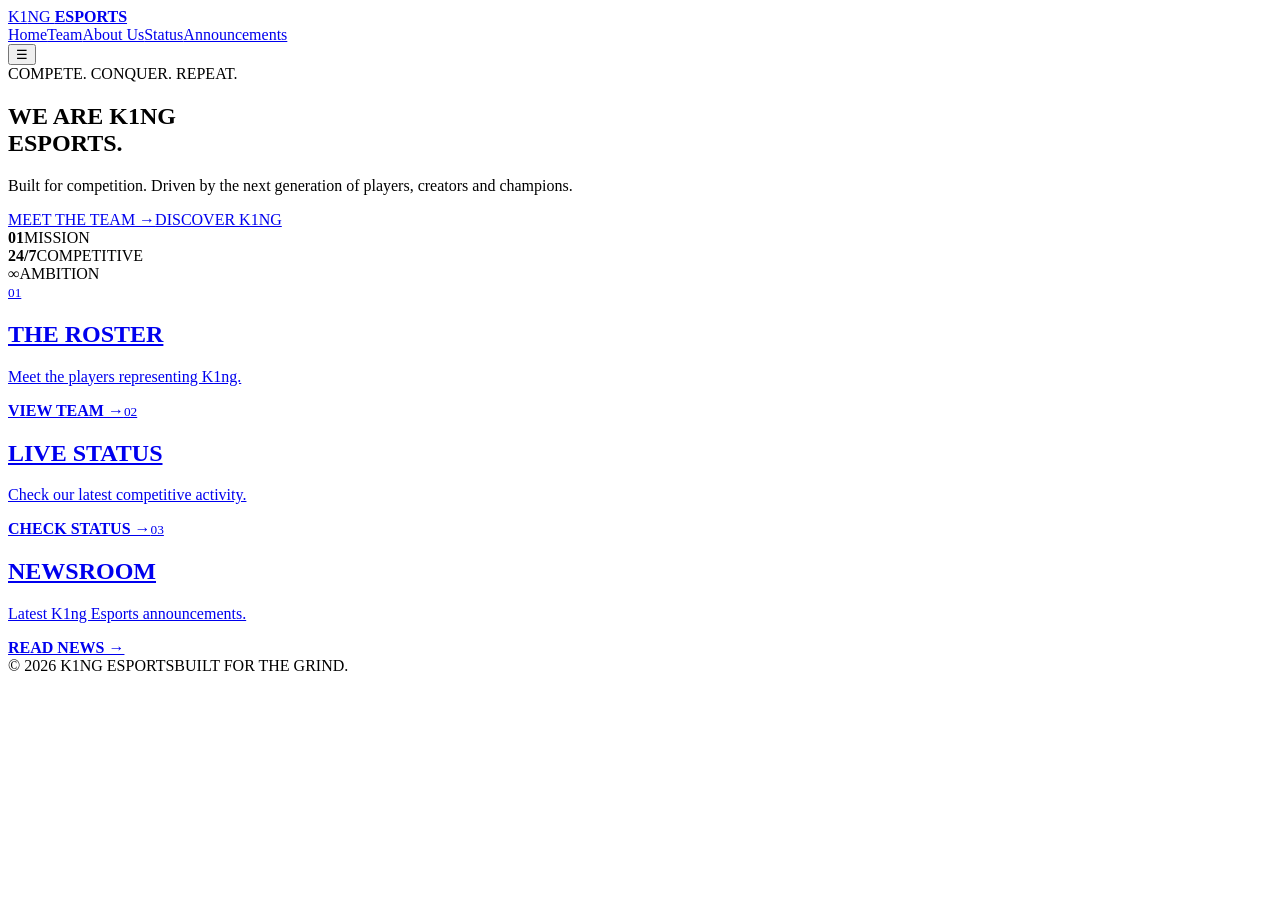
==== index.html @ 76b71a66 "Create K1ng Esports homepage" ====
<!doctype html>
<html lang="en"><head><meta charset="UTF-8"><meta name="viewport" content="width=device-width,initial-scale=1"><meta name="description" content="K1ng Esports — competitive gaming organisation"><title>K1ng Esports</title><link rel="stylesheet" href="style.css"></head><body><div class="bg"></div><header><a class="logo" href="index.html"><span>K1</span>NG <b>ESPORTS</b></a><nav><a class="active" href="index.html">Home</a><a href="team.html">Team</a><a href="about.html">About Us</a><a href="status.html">Status</a><a href="announcements.html">Announcements</a></nav><button class="menu" aria-label="Open menu">☰</button></header><main><section class="hero reveal"><div class="eyebrow"><i></i> COMPETE. CONQUER. REPEAT.</div><h1>WE ARE <span>K1NG</span><br>ESPORTS.</h1><p>Built for competition. Driven by the next generation of players, creators and champions.</p><div class="actions"><a class="btn primary" href="team.html">MEET THE TEAM →</a><a class="btn" href="about.html">DISCOVER K1NG</a></div></section><section class="stats reveal"><div><strong>01</strong><span>MISSION</span></div><div><strong>24/7</strong><span>COMPETITIVE</span></div><div><strong>∞</strong><span>AMBITION</span></div></section><section class="grid reveal"><a class="card" href="team.html"><small>01</small><h2>THE ROSTER</h2><p>Meet the players representing K1ng.</p><b>VIEW TEAM →</b></a><a class="card" href="status.html"><small>02</small><h2>LIVE STATUS</h2><p>Check our latest competitive activity.</p><b>CHECK STATUS →</b></a><a class="card" href="announcements.html"><small>03</small><h2>NEWSROOM</h2><p>Latest K1ng Esports announcements.</p><b>READ NEWS →</b></a></section></main><footer><span>© 2026 K1NG ESPORTS</span><span>BUILT FOR THE GRIND.</span></footer><script src="script.js"></script></body></html>
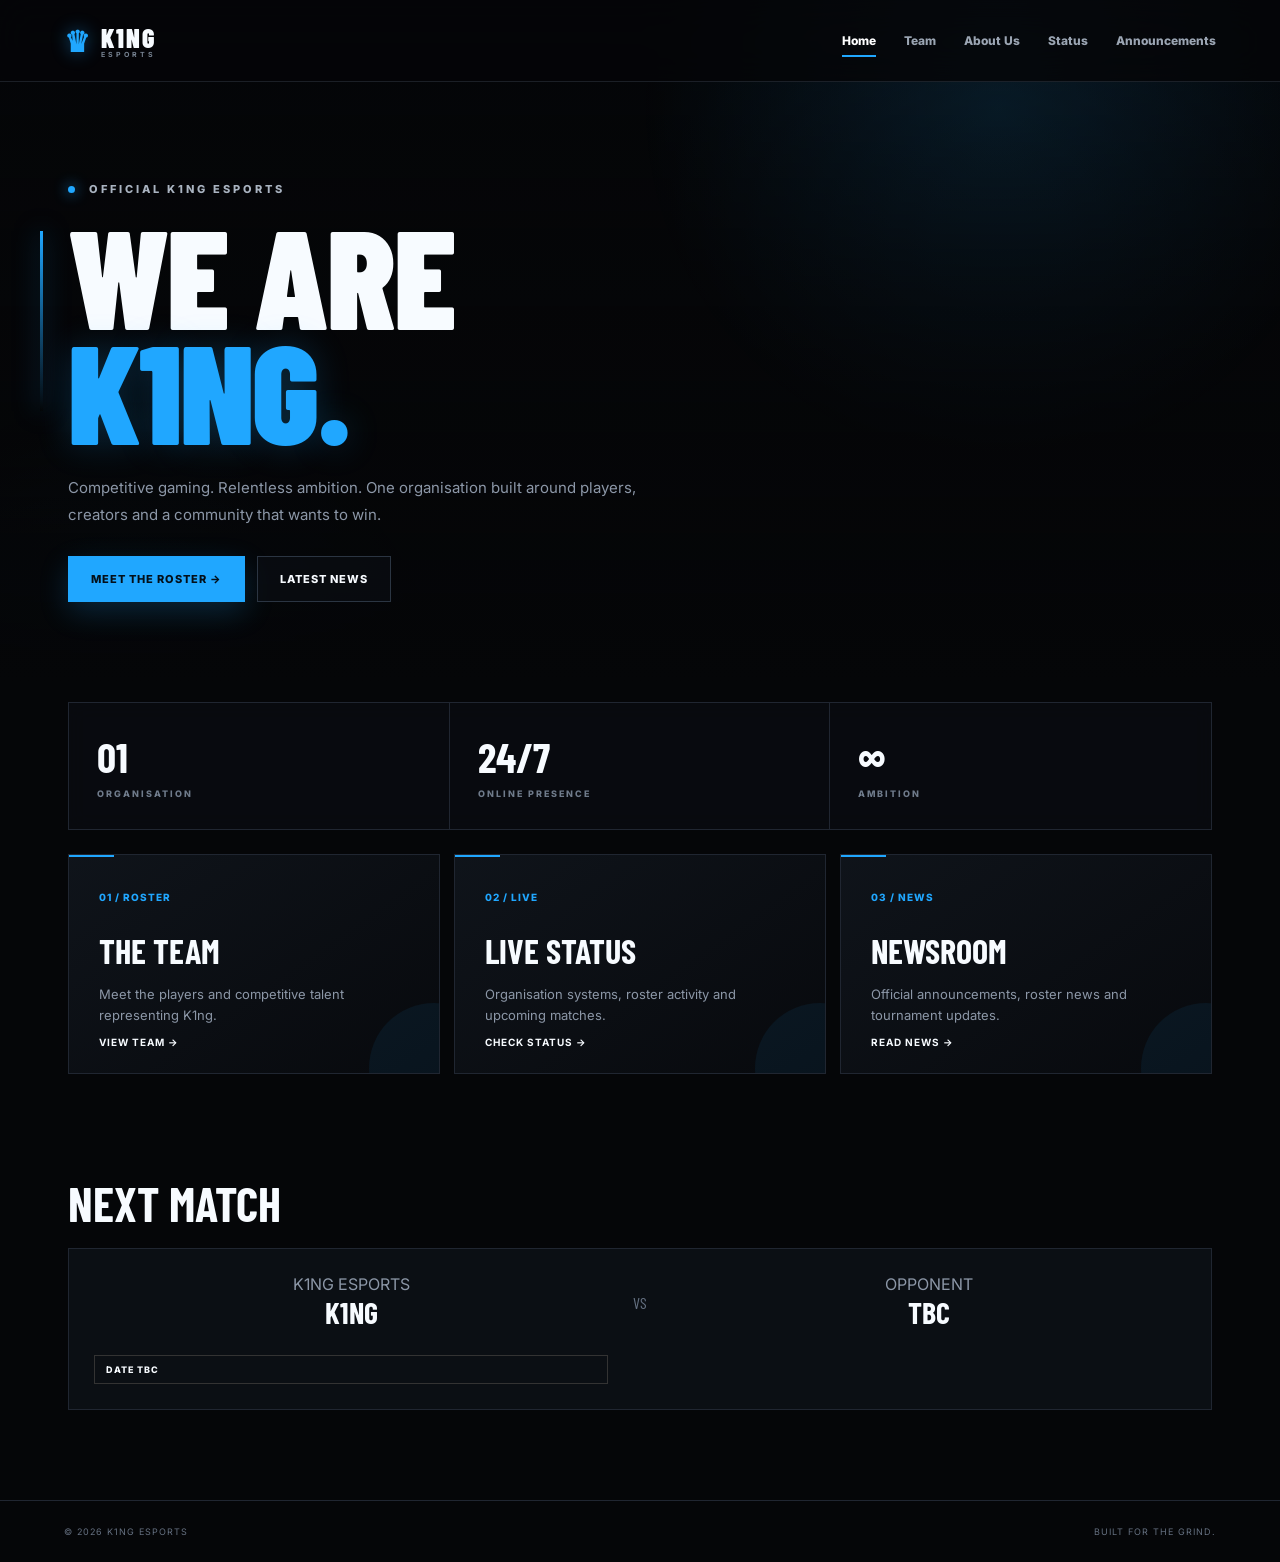
==== commit e4bf34ae: "Build premium K1ng Esports homepage" ====
--- a/index.html
+++ b/index.html
@@ -1,2 +1 @@
-<!doctype html>
-<html lang="en"><head><meta charset="UTF-8"><meta name="viewport" content="width=device-width,initial-scale=1"><meta name="description" content="K1ng Esports — competitive gaming organisation"><title>K1ng Esports</title><link rel="stylesheet" href="style.css"></head><body><div class="bg"></div><header><a class="logo" href="index.html"><span>K1</span>NG <b>ESPORTS</b></a><nav><a class="active" href="index.html">Home</a><a href="team.html">Team</a><a href="about.html">About Us</a><a href="status.html">Status</a><a href="announcements.html">Announcements</a></nav><button class="menu" aria-label="Open menu">☰</button></header><main><section class="hero reveal"><div class="eyebrow"><i></i> COMPETE. CONQUER. REPEAT.</div><h1>WE ARE <span>K1NG</span><br>ESPORTS.</h1><p>Built for competition. Driven by the next generation of players, creators and champions.</p><div class="actions"><a class="btn primary" href="team.html">MEET THE TEAM →</a><a class="btn" href="about.html">DISCOVER K1NG</a></div></section><section class="stats reveal"><div><strong>01</strong><span>MISSION</span></div><div><strong>24/7</strong><span>COMPETITIVE</span></div><div><strong>∞</strong><span>AMBITION</span></div></section><section class="grid reveal"><a class="card" href="team.html"><small>01</small><h2>THE ROSTER</h2><p>Meet the players representing K1ng.</p><b>VIEW TEAM →</b></a><a class="card" href="status.html"><small>02</small><h2>LIVE STATUS</h2><p>Check our latest competitive activity.</p><b>CHECK STATUS →</b></a><a class="card" href="announcements.html"><small>03</small><h2>NEWSROOM</h2><p>Latest K1ng Esports announcements.</p><b>READ NEWS →</b></a></section></main><footer><span>© 2026 K1NG ESPORTS</span><span>BUILT FOR THE GRIND.</span></footer><script src="script.js"></script></body></html>+<!doctype html><html lang="en"><head><meta charset="UTF-8"><meta name="viewport" content="width=device-width,initial-scale=1"><meta name="description" content="K1ng Esports — competitive gaming organisation"><title>K1ng Esports | Official</title><link rel="stylesheet" href="style.css"></head><body><div class="bg"></div><header><a class="logo" href="index.html"><span class="logo-mark">♛</span><span>K1NG <b>ESPORTS</b></span></a><nav><a class="active" href="index.html">Home</a><a href="team.html">Team</a><a href="about.html">About Us</a><a href="status.html">Status</a><a href="announcements.html">Announcements</a></nav><button class="menu" aria-label="Open menu">☰</button></header><main><section class="hero reveal"><div class="eyebrow"><i></i> OFFICIAL K1NG ESPORTS</div><h1>WE ARE<br><span>K1NG.</span></h1><p>Competitive gaming. Relentless ambition. One organisation built around players, creators and a community that wants to win.</p><div class="actions"><a class="btn primary" href="team.html">MEET THE ROSTER →</a><a class="btn" href="announcements.html">LATEST NEWS</a></div></section><section class="stats reveal"><div><strong>01</strong><span>ORGANISATION</span></div><div><strong>24/7</strong><span>ONLINE PRESENCE</span></div><div><strong>∞</strong><span>AMBITION</span></div></section><section class="grid reveal"><a class="card" href="team.html"><small>01 / ROSTER</small><h2>THE TEAM</h2><p>Meet the players and competitive talent representing K1ng.</p><b>VIEW TEAM →</b></a><a class="card" href="status.html"><small>02 / LIVE</small><h2>LIVE STATUS</h2><p>Organisation systems, roster activity and upcoming matches.</p><b>CHECK STATUS →</b></a><a class="card" href="announcements.html"><small>03 / NEWS</small><h2>NEWSROOM</h2><p>Official announcements, roster news and tournament updates.</p><b>READ NEWS →</b></a></section><section class="reveal" style="padding:20px 0 90px"><h2 class="section-title">NEXT MATCH</h2><div class="item match"><div class="team"><span class="muted">K1NG ESPORTS</span><br><strong>K1NG</strong></div><div class="vs">VS</div><div class="team"><span class="muted">OPPONENT</span><br><strong>TBC</strong></div><div class="tag">DATE TBC</div></div></section></main><footer><span>© 2026 K1NG ESPORTS</span><span>BUILT FOR THE GRIND.</span></footer><script src="script.js"></script></body></html>
--- a/style.css
+++ b/style.css
@@ -0,0 +1 @@
+@import url('https://fonts.googleapis.com/css2?family=Barlow+Condensed:wght@500;600;700;800;900&family=Inter:wght@400;500;600;700;800&display=swap');:root{--bg:#050608;--panel:#0c0f14;--line:#202631;--text:#f7fbff;--muted:#8c97a7;--accent:#20a7ff;--good:#55e6a5}*{box-sizing:border-box}html{scroll-behavior:smooth}body{margin:0;background:var(--bg);color:var(--text);font-family:Inter,Arial,sans-serif;min-height:100vh}body:before{content:'';position:fixed;inset:0;z-index:-3;background:radial-gradient(circle at 78% 12%,rgba(32,167,255,.16),transparent 28%),radial-gradient(circle at 10% 80%,rgba(32,167,255,.08),transparent 24%);pointer-events:none}.bg{position:fixed;inset:0;z-index:-2;background:linear-gradient(180deg,rgba(5,6,8,.1),#050608 76%);pointer-events:none}a{color:inherit;text-decoration:none}header{height:82px;border-bottom:1px solid rgba(70,82,98,.35);display:flex;align-items:center;justify-content:space-between;padding:0 clamp(20px,5vw,76px);position:sticky;top:0;background:rgba(5,6,8,.82);backdrop-filter:blur(18px);z-index:20}.logo{display:flex;align-items:center;gap:9px;font-family:'Barlow Condensed';font-size:26px;font-weight:900;letter-spacing:2px}.logo-mark{font-size:29px;color:var(--accent);text-shadow:0 0 18px rgba(32,167,255,.45)}.logo b{display:block;color:#788493;font-family:Inter;font-size:7px;letter-spacing:3px;margin-top:-3px}nav{display:flex;gap:28px}nav a{font-size:12px;font-weight:800;color:#9ba5b3;transition:.25s;position:relative}nav a:after{content:'';position:absolute;left:0;right:100%;bottom:-9px;height:2px;background:var(--accent);transition:.25s}nav a:hover,nav a.active{color:#fff}nav a:hover:after,nav a.active:after{right:0}.menu{display:none;background:none;border:0;color:#fff;font-size:24px}main{max-width:1200px;margin:auto;padding:0 28px}.hero{min-height:620px;display:flex;flex-direction:column;justify-content:center;max-width:850px;position:relative}.hero:before{content:'';position:absolute;left:-28px;top:24%;width:3px;height:180px;background:linear-gradient(var(--accent),transparent);box-shadow:0 0 24px rgba(32,167,255,.5)}.eyebrow{font-size:11px;font-weight:800;letter-spacing:3px;color:#a9b3c0;margin-bottom:20px}.eyebrow i{display:inline-block;width:7px;height:7px;border-radius:50%;background:var(--accent);box-shadow:0 0 14px var(--accent);margin-right:9px}.hero h1,h1{font-family:'Barlow Condensed';font-size:clamp(76px,11vw,154px);line-height:.82;margin:0;font-weight:900;letter-spacing:-2px}.hero h1 span,h1 span{color:var(--accent);text-shadow:0 0 35px rgba(32,167,255,.22)}.hero p{max-width:600px;color:var(--muted);line-height:1.8;font-size:15px;margin:28px 0}.actions{display:flex;gap:12px;flex-wrap:wrap}.btn{border:1px solid #2b3542;padding:15px 22px;font-size:11px;font-weight:800;letter-spacing:1px;transition:.25s;background:rgba(12,15,20,.65)}.btn:hover{transform:translateY(-3px);border-color:#5b6878}.btn.primary{background:var(--accent);border-color:var(--accent);color:#03101a;box-shadow:0 10px 30px rgba(32,167,255,.2)}.stats{display:grid;grid-template-columns:repeat(3,1fr);border:1px solid var(--line);margin:0 0 24px;background:rgba(10,13,18,.72);backdrop-filter:blur(10px)}.stats div{padding:28px;border-right:1px solid var(--line)}.stats div:last-child{border:0}.stats strong{display:block;font-family:'Barlow Condensed';font-size:42px}.stats span{color:#6f7b8b;font-size:9px;font-weight:800;letter-spacing:2px}.grid{display:grid;grid-template-columns:repeat(3,1fr);gap:14px;margin-bottom:80px}.card{background:linear-gradient(145deg,rgba(16,21,28,.94),rgba(8,10,14,.94));border:1px solid var(--line);padding:30px;min-height:220px;position:relative;overflow:hidden;transition:.3s;backdrop-filter:blur(7px)}.card:before{content:'';position:absolute;left:0;top:0;width:45px;height:2px;background:var(--accent)}.card:after{content:'';position:absolute;width:130px;height:130px;border-radius:50%;right:-60px;bottom:-60px;background:var(--accent);opacity:.07;transition:.4s}.card:hover{transform:translateY(-7px);border-color:#3b4654;box-shadow:0 18px 50px rgba(0,0,0,.28)}.card:hover:after{transform:scale(2.1)}.card small{color:var(--accent);font-weight:800;font-size:10px;letter-spacing:1px}.card h2{font-family:'Barlow Condensed';font-size:34px;margin:25px 0 8px}.card p{color:var(--muted);font-size:13px;line-height:1.6}.card b{position:absolute;bottom:25px;font-size:10px;letter-spacing:1px}.page{padding:100px 0}.page h1{font-size:clamp(60px,9vw,110px);margin-bottom:15px}.page>p{color:var(--muted);max-width:700px;line-height:1.8}.list{display:grid;gap:14px;margin-top:45px}.item{border:1px solid var(--line);background:rgba(13,17,23,.9);padding:25px;display:flex;justify-content:space-between;align-items:center;gap:20px;transition:.25s}.item:hover{border-color:#394655;transform:translateX(4px)}.item h3{margin:0 0 6px;font-family:'Barlow Condensed';font-size:27px}.item p{margin:0;color:var(--muted);font-size:13px}.tag{font-size:9px;font-weight:800;letter-spacing:1px;padding:8px 11px;border:1px solid #333}.online{color:var(--good);border-color:rgba(85,230,165,.3)}.live-dot{display:inline-block;width:7px;height:7px;border-radius:50%;background:var(--good);box-shadow:0 0 12px var(--good);margin-right:7px}.match{display:grid;grid-template-columns:1fr auto 1fr;align-items:center;gap:25px}.match .team{text-align:center}.match .team strong{font-family:'Barlow Condensed';font-size:30px}.vs{font-family:'Barlow Condensed';font-size:16px;color:#657182}.muted{color:var(--muted)}.section-title{font-family:'Barlow Condensed';font-size:48px;margin:0 0 16px}.socials{display:flex;gap:10px;flex-wrap:wrap;margin-top:30px}.social{border:1px solid var(--line);padding:12px 16px;font-size:10px;font-weight:800;letter-spacing:1px;transition:.2s}.social:hover{border-color:var(--accent);color:var(--accent)}.notice{border-left:3px solid var(--accent);padding:18px 20px;background:rgba(32,167,255,.05);color:#b9c4d1;font-size:13px;line-height:1.7}.clock{font-family:'Barlow Condensed';font-size:48px;color:var(--accent)}footer{border-top:1px solid var(--line);padding:25px clamp(22px,5vw,76px);display:flex;justify-content:space-between;color:#657080;font-size:9px;letter-spacing:1px;background:#050608}.reveal{animation:up .7s both}@keyframes up{from{opacity:0;transform:translateY(18px)}to{opacity:1;transform:none}}@media(max-width:760px){nav{display:none;position:absolute;top:82px;left:0;right:0;padding:20px 25px;background:rgba(5,6,8,.97);border-bottom:1px solid var(--line);flex-direction:column;gap:20px}nav.open{display:flex}.menu{display:block}.hero{min-height:560px}.stats,.grid{grid-template-columns:1fr}.stats div{border-right:0;border-bottom:1px solid var(--line)}.stats div:last-child{border-bottom:0}footer{gap:10px;flex-direction:column}.item,.match{align-items:flex-start;flex-direction:column}.match{display:flex}.match .team{text-align:left}h1,.hero h1{font-size:72px}.logo{font-size:21px}}
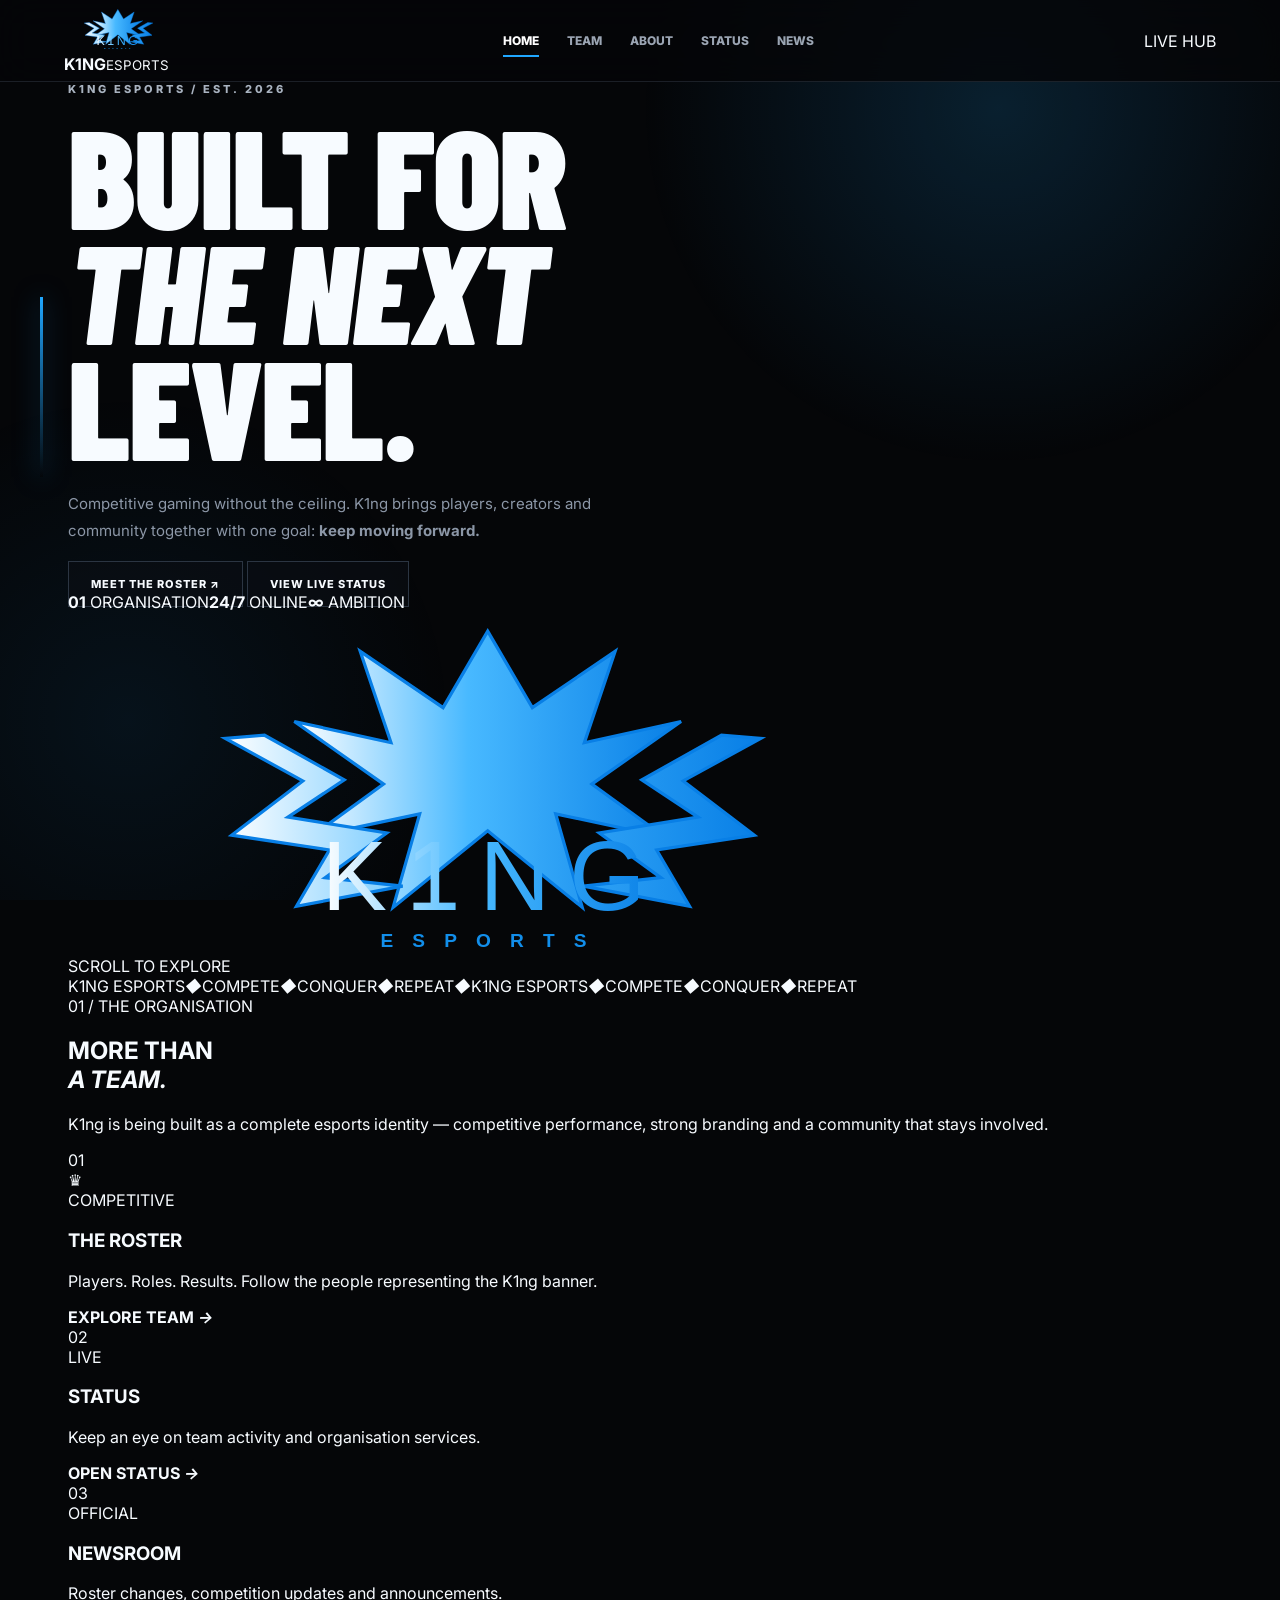
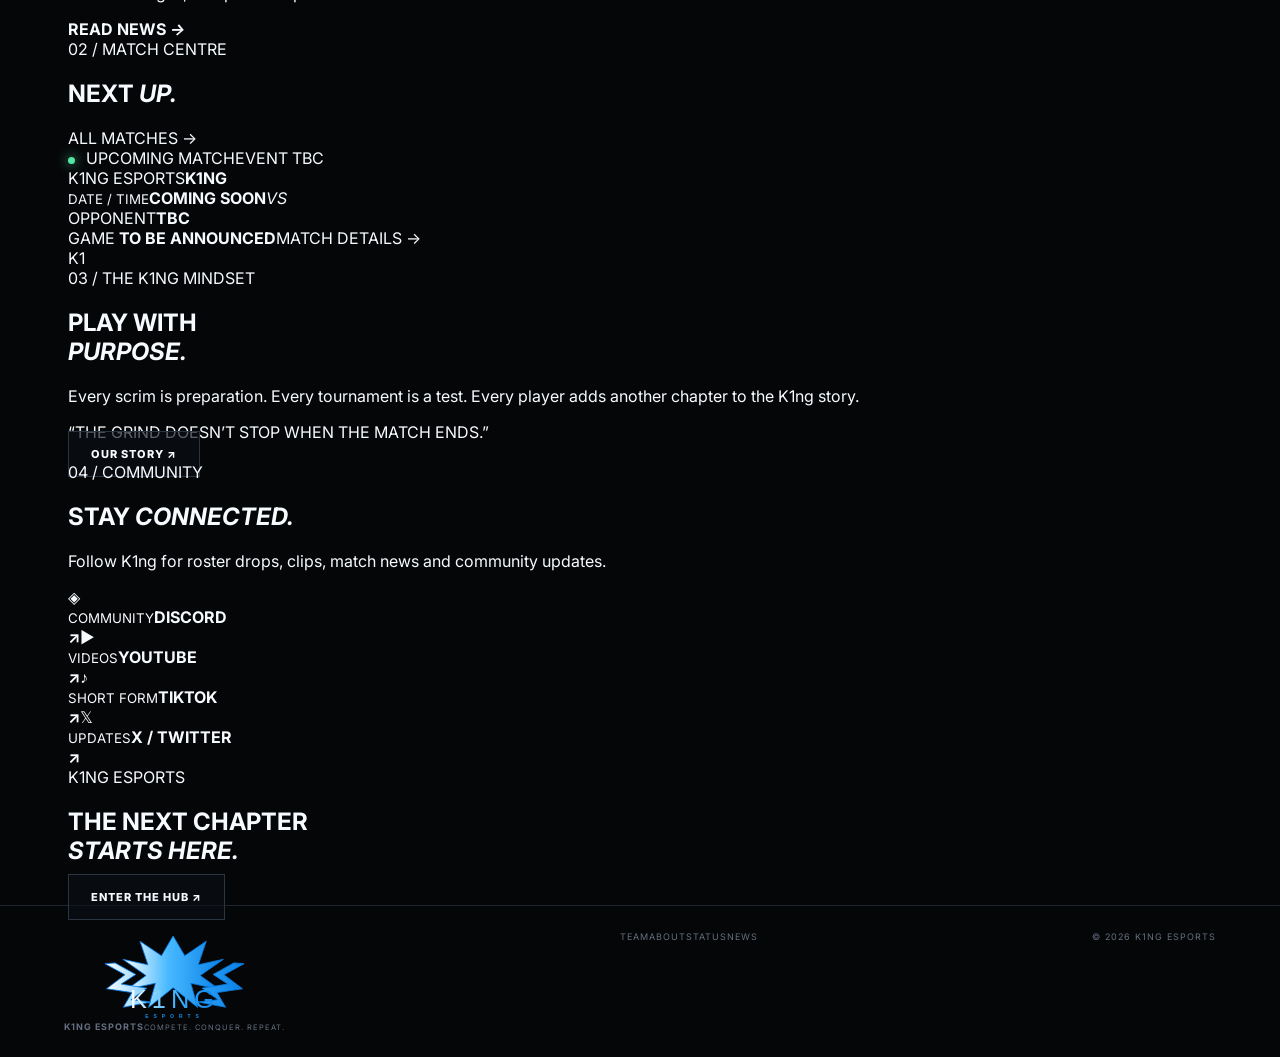
==== commit 47d5cb37: "Redesign K1ng Esports homepage with premium esports layout" ====
--- a/index.html
+++ b/index.html
@@ -1 +1,81 @@
-<!doctype html><html lang="en"><head><meta charset="UTF-8"><meta name="viewport" content="width=device-width,initial-scale=1"><meta name="description" content="K1ng Esports — competitive gaming organisation"><title>K1ng Esports | Official</title><link rel="stylesheet" href="style.css"></head><body><div class="bg"></div><header><a class="logo" href="index.html"><span class="logo-mark">♛</span><span>K1NG <b>ESPORTS</b></span></a><nav><a class="active" href="index.html">Home</a><a href="team.html">Team</a><a href="about.html">About Us</a><a href="status.html">Status</a><a href="announcements.html">Announcements</a></nav><button class="menu" aria-label="Open menu">☰</button></header><main><section class="hero reveal"><div class="eyebrow"><i></i> OFFICIAL K1NG ESPORTS</div><h1>WE ARE<br><span>K1NG.</span></h1><p>Competitive gaming. Relentless ambition. One organisation built around players, creators and a community that wants to win.</p><div class="actions"><a class="btn primary" href="team.html">MEET THE ROSTER →</a><a class="btn" href="announcements.html">LATEST NEWS</a></div></section><section class="stats reveal"><div><strong>01</strong><span>ORGANISATION</span></div><div><strong>24/7</strong><span>ONLINE PRESENCE</span></div><div><strong>∞</strong><span>AMBITION</span></div></section><section class="grid reveal"><a class="card" href="team.html"><small>01 / ROSTER</small><h2>THE TEAM</h2><p>Meet the players and competitive talent representing K1ng.</p><b>VIEW TEAM →</b></a><a class="card" href="status.html"><small>02 / LIVE</small><h2>LIVE STATUS</h2><p>Organisation systems, roster activity and upcoming matches.</p><b>CHECK STATUS →</b></a><a class="card" href="announcements.html"><small>03 / NEWS</small><h2>NEWSROOM</h2><p>Official announcements, roster news and tournament updates.</p><b>READ NEWS →</b></a></section><section class="reveal" style="padding:20px 0 90px"><h2 class="section-title">NEXT MATCH</h2><div class="item match"><div class="team"><span class="muted">K1NG ESPORTS</span><br><strong>K1NG</strong></div><div class="vs">VS</div><div class="team"><span class="muted">OPPONENT</span><br><strong>TBC</strong></div><div class="tag">DATE TBC</div></div></section></main><footer><span>© 2026 K1NG ESPORTS</span><span>BUILT FOR THE GRIND.</span></footer><script src="script.js"></script></body></html>+<!doctype html>
+<html lang="en">
+<head>
+<meta charset="utf-8">
+<meta name="viewport" content="width=device-width,initial-scale=1">
+<meta name="theme-color" content="#05070b">
+<meta name="description" content="K1ng Esports — competitive gaming organisation.">
+<title>K1NG ESPORTS — COMPETE. CONQUER. REPEAT.</title>
+<link rel="preconnect" href="https://fonts.googleapis.com">
+<link rel="preconnect" href="https://fonts.gstatic.com" crossorigin>
+<link href="https://fonts.googleapis.com/css2?family=Barlow+Condensed:wght@500;600;700;800;900&family=Inter:wght@400;500;600;700;800&display=swap" rel="stylesheet">
+<link rel="stylesheet" href="style.css">
+</head>
+<body class="home-page">
+<div class="cursor-glow" aria-hidden="true"></div>
+<div class="noise" aria-hidden="true"></div>
+<div class="page-lines" aria-hidden="true"></div>
+<header class="site-header">
+  <a class="brand" href="index.html" aria-label="K1ng Esports home">
+    <img src="assets/k1ng-logo.svg" alt="K1ng Esports logo">
+    <span><strong>K1NG</strong><small>ESPORTS</small></span>
+  </a>
+  <nav class="main-nav" aria-label="Primary navigation">
+    <a class="active" href="index.html">HOME</a>
+    <a href="team.html">TEAM</a>
+    <a href="about.html">ABOUT</a>
+    <a href="status.html">STATUS</a>
+    <a href="announcements.html">NEWS</a>
+  </nav>
+  <a class="header-cta" href="announcements.html"><span class="pulse"></span> LIVE HUB</a>
+  <button class="menu" aria-label="Open navigation" aria-expanded="false"><span></span><span></span><span></span></button>
+</header>
+<main>
+<section class="hero hero-pro reveal">
+  <div class="hero-backdrop"></div>
+  <div class="hero-copy">
+    <div class="eyebrow"><span class="eyebrow-line"></span> K1NG ESPORTS / EST. 2026</div>
+    <h1>BUILT FOR<br><em>THE NEXT</em><br>LEVEL.</h1>
+    <p>Competitive gaming without the ceiling. K1ng brings players, creators and community together with one goal: <strong>keep moving forward.</strong></p>
+    <div class="hero-actions">
+      <a class="btn btn-primary" href="team.html">MEET THE ROSTER <span>↗</span></a>
+      <a class="btn btn-ghost" href="status.html">VIEW LIVE STATUS <span class="status-dot"></span></a>
+    </div>
+    <div class="hero-meta">
+      <span><b>01</b> ORGANISATION</span><span><b>24/7</b> ONLINE</span><span><b>∞</b> AMBITION</span>
+    </div>
+  </div>
+  <div class="hero-emblem" aria-hidden="true"><div class="orbit orbit-a"></div><div class="orbit orbit-b"></div><img src="assets/k1ng-logo.svg" alt=""></div>
+  <div class="scroll-cue"><span></span> SCROLL TO EXPLORE</div>
+</section>
+<section class="ticker" aria-label="K1ng Esports ticker"><div><span>K1NG ESPORTS</span><i>◆</i><span>COMPETE</span><i>◆</i><span>CONQUER</span><i>◆</i><span>REPEAT</span><i>◆</i><span>K1NG ESPORTS</span><i>◆</i><span>COMPETE</span><i>◆</i><span>CONQUER</span><i>◆</i><span>REPEAT</span></div></section>
+<section class="section overview reveal">
+  <div class="section-head"><div><span class="kicker">01 / THE ORGANISATION</span><h2>MORE THAN<br><em>A TEAM.</em></h2></div><p>K1ng is being built as a complete esports identity — competitive performance, strong branding and a community that stays involved.</p></div>
+  <div class="feature-grid">
+    <a class="feature feature-large" href="team.html"><div class="feature-number">01</div><div class="feature-icon">♛</div><div class="feature-content"><span>COMPETITIVE</span><h3>THE ROSTER</h3><p>Players. Roles. Results. Follow the people representing the K1ng banner.</p><b>EXPLORE TEAM <i>→</i></b></div></a>
+    <a class="feature" href="status.html"><div class="feature-number">02</div><div class="feature-content"><span>LIVE</span><h3>STATUS</h3><p>Keep an eye on team activity and organisation services.</p><b>OPEN STATUS <i>→</i></b></div><div class="mini-bars"><i></i><i></i><i></i><i></i><i></i></div></a>
+    <a class="feature" href="announcements.html"><div class="feature-number">03</div><div class="feature-content"><span>OFFICIAL</span><h3>NEWSROOM</h3><p>Roster changes, competition updates and announcements.</p><b>READ NEWS <i>→</i></b></div></a>
+  </div>
+</section>
+<section class="section match-centre reveal">
+  <div class="section-head compact"><div><span class="kicker">02 / MATCH CENTRE</span><h2>NEXT <em>UP.</em></h2></div><a class="text-link" href="status.html">ALL MATCHES →</a></div>
+  <div class="match-card">
+    <div class="match-top"><span class="match-label"><i class="live-dot"></i> UPCOMING MATCH</span><span class="match-event">EVENT TBC</span></div>
+    <div class="match-main"><div class="side"><span>K1NG ESPORTS</span><strong>K1NG</strong></div><div class="match-time"><small>DATE / TIME</small><b>COMING SOON</b><em>VS</em></div><div class="side right"><span>OPPONENT</span><strong>TBC</strong></div></div>
+    <div class="match-bottom"><span>GAME <b>TO BE ANNOUNCED</b></span><a href="announcements.html">MATCH DETAILS →</a></div>
+  </div>
+</section>
+<section class="section identity reveal">
+  <div class="identity-art"><div class="grid-fade"></div><div class="big-k">K1</div><div class="slash"></div></div>
+  <div class="identity-copy"><span class="kicker">03 / THE K1NG MINDSET</span><h2>PLAY WITH<br><em>PURPOSE.</em></h2><p>Every scrim is preparation. Every tournament is a test. Every player adds another chapter to the K1ng story.</p><div class="quote">“THE GRIND DOESN’T STOP WHEN THE MATCH ENDS.”</div><a class="btn btn-primary" href="about.html">OUR STORY <span>↗</span></a></div>
+</section>
+<section class="section social-section reveal">
+  <div class="section-head compact"><div><span class="kicker">04 / COMMUNITY</span><h2>STAY <em>CONNECTED.</em></h2></div><p>Follow K1ng for roster drops, clips, match news and community updates.</p></div>
+  <div class="social-grid"><a class="social-card" href="#" data-social="discord"><span class="social-mark">◈</span><div><small>COMMUNITY</small><strong>DISCORD</strong></div><b>↗</b></a><a class="social-card" href="#" data-social="youtube"><span class="social-mark">▶</span><div><small>VIDEOS</small><strong>YOUTUBE</strong></div><b>↗</b></a><a class="social-card" href="#" data-social="tiktok"><span class="social-mark">♪</span><div><small>SHORT FORM</small><strong>TIKTOK</strong></div><b>↗</b></a><a class="social-card" href="#" data-social="x"><span class="social-mark">𝕏</span><div><small>UPDATES</small><strong>X / TWITTER</strong></div><b>↗</b></a></div>
+</section>
+<section class="join-banner reveal"><div><span class="kicker">K1NG ESPORTS</span><h2>THE NEXT CHAPTER<br><em>STARTS HERE.</em></h2></div><a class="btn btn-primary" href="announcements.html">ENTER THE HUB <span>↗</span></a></section>
+</main>
+<footer class="site-footer"><div class="footer-brand"><img src="assets/k1ng-logo.svg" alt="K1ng Esports"><span><strong>K1NG ESPORTS</strong><small>COMPETE. CONQUER. REPEAT.</small></span></div><div class="footer-links"><a href="team.html">TEAM</a><a href="about.html">ABOUT</a><a href="status.html">STATUS</a><a href="announcements.html">NEWS</a></div><div class="footer-copy">© 2026 K1NG ESPORTS</div></footer>
+<div class="toast" role="status" aria-live="polite"></div>
+<script src="script.js"></script>
+</body></html>
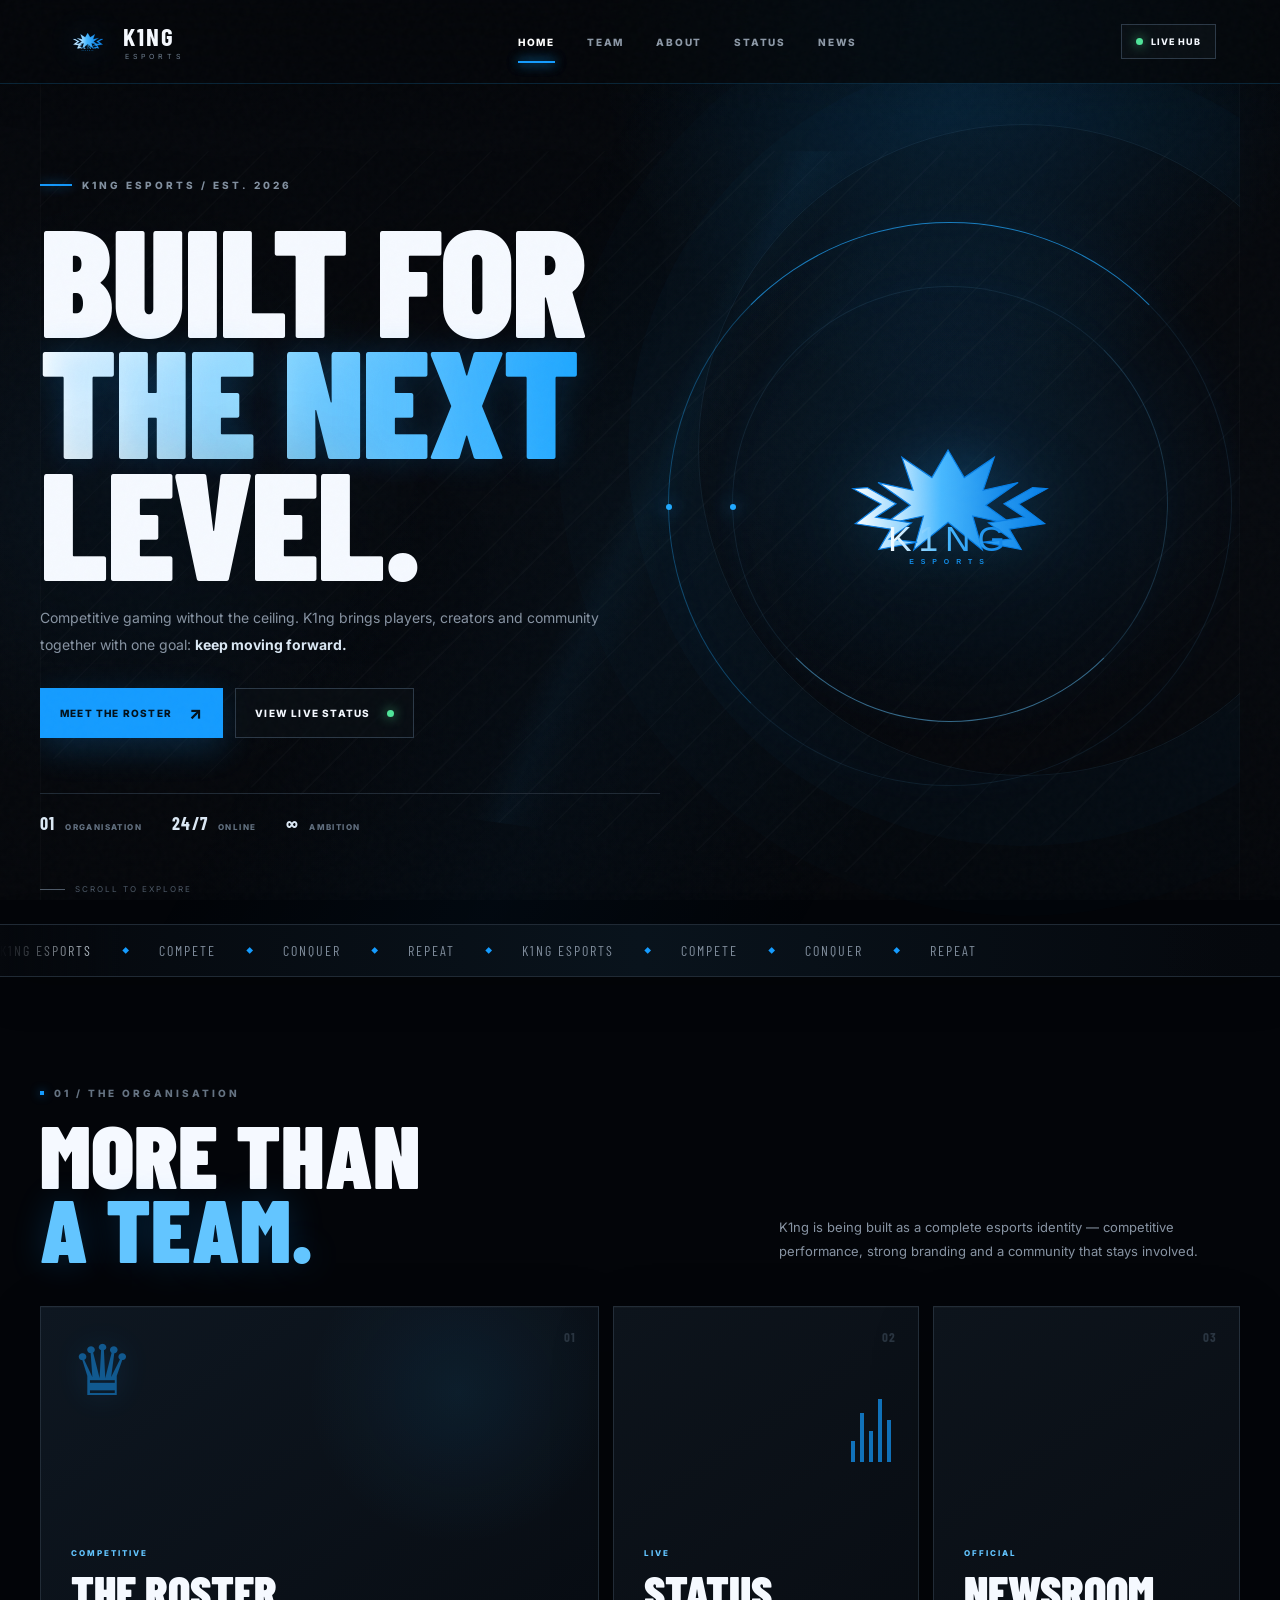
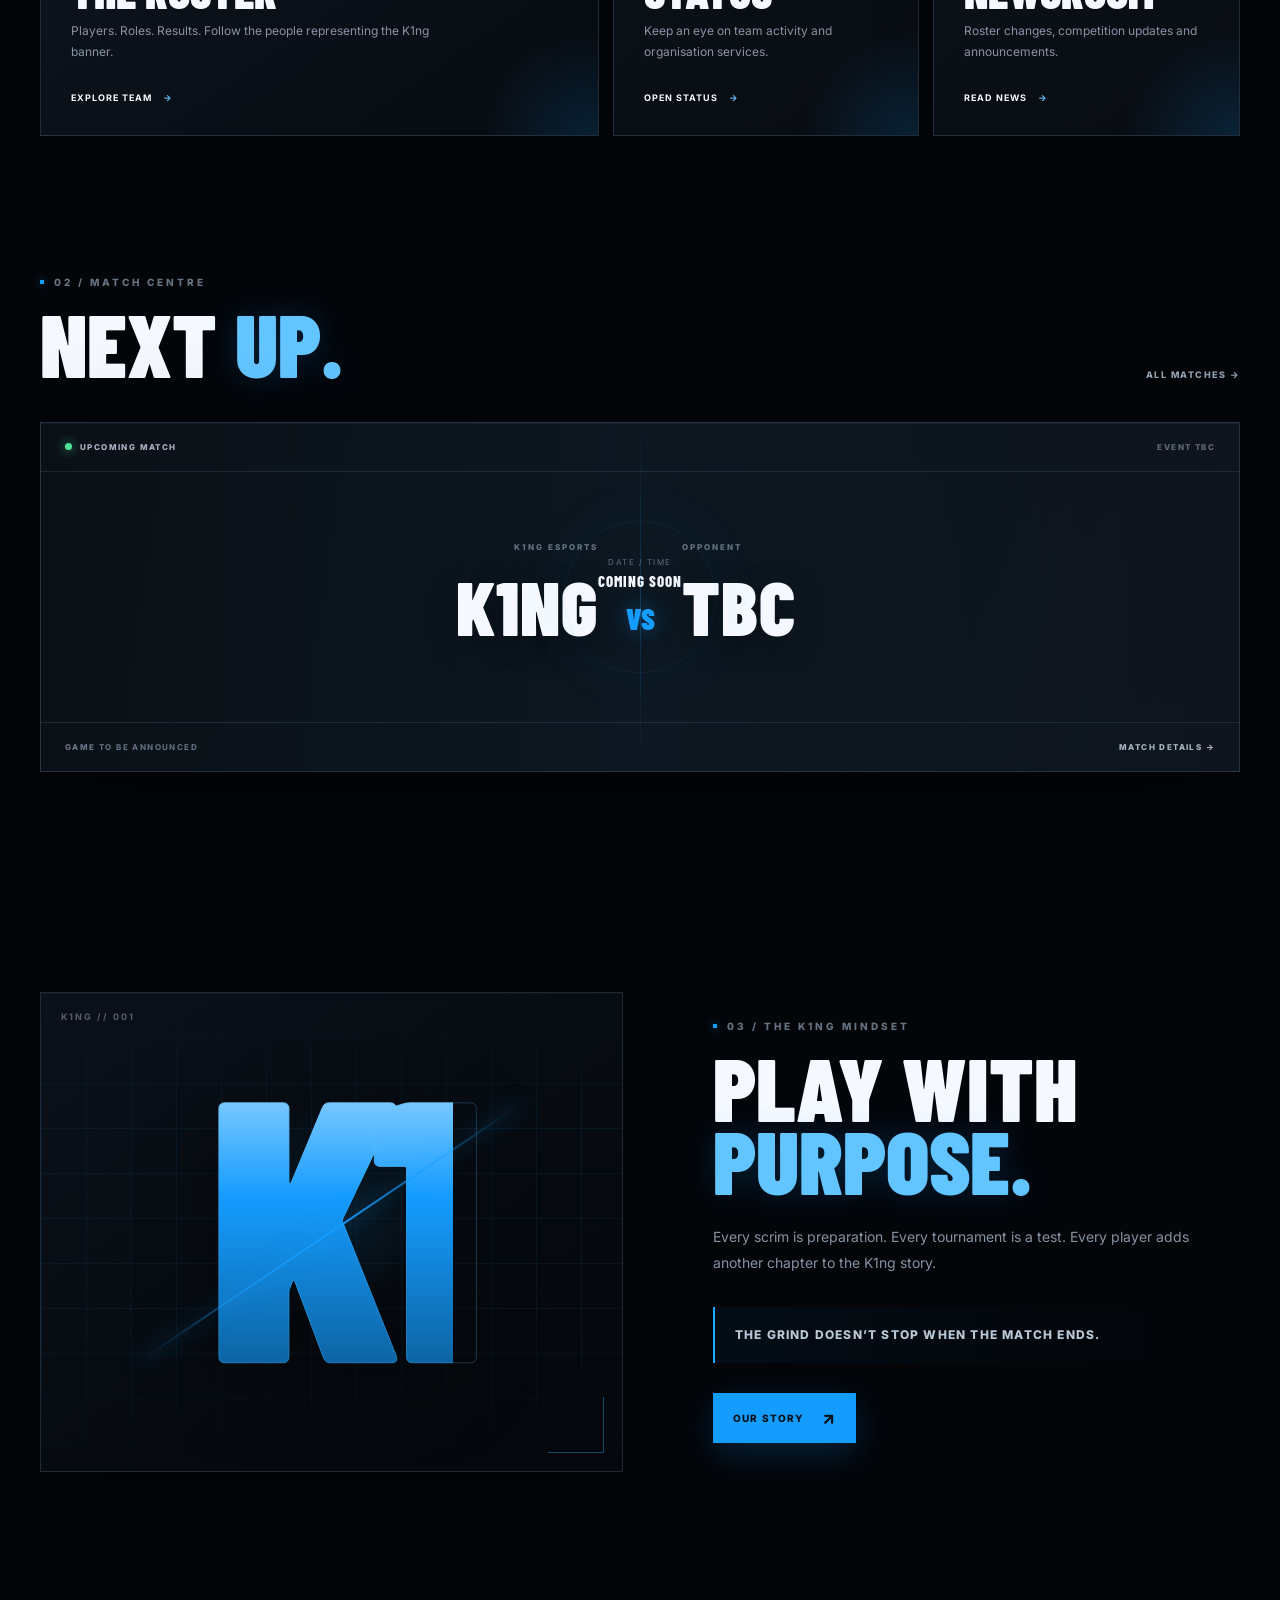
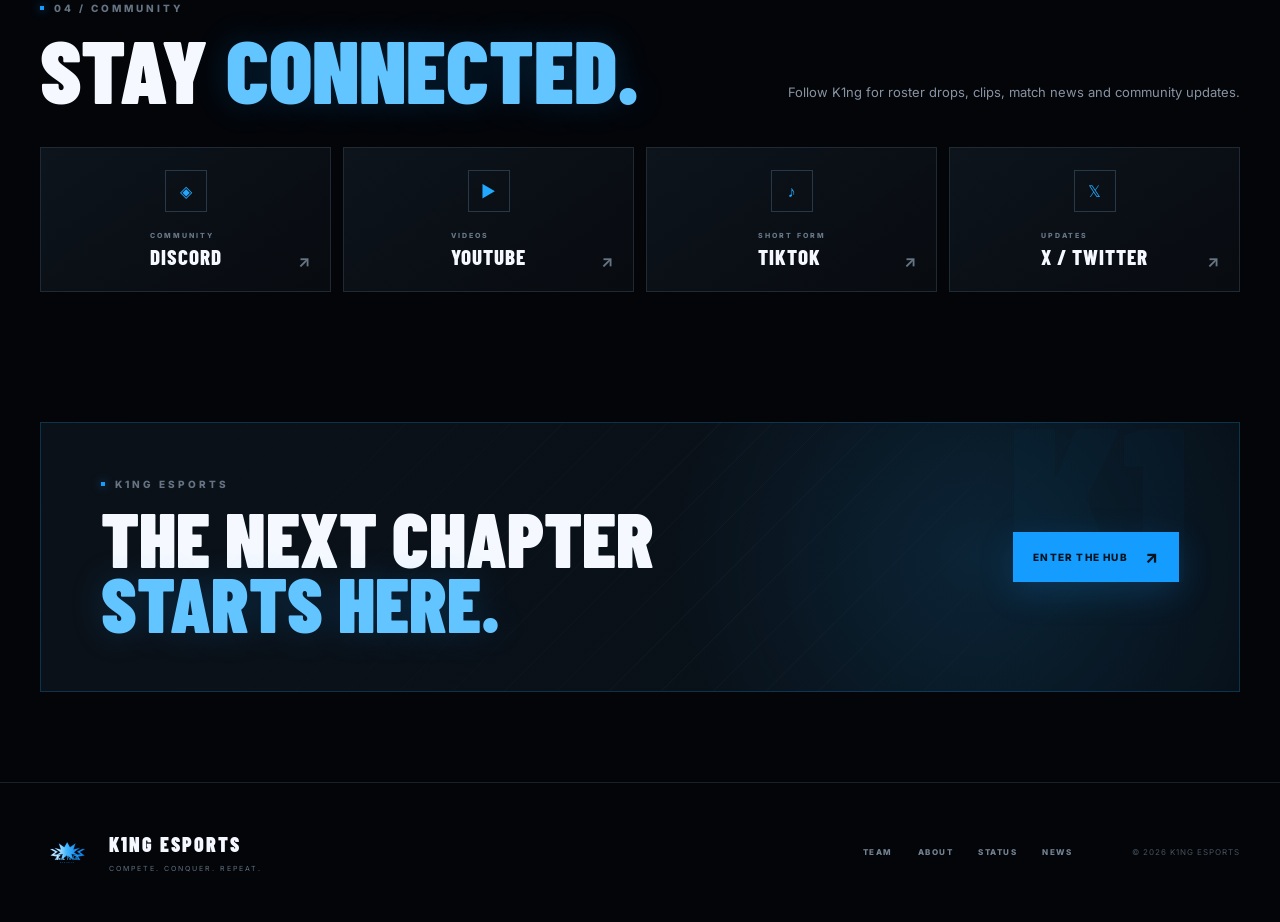
==== commit 35120b4d: "Apply premium pro visual layer to homepage" ====
--- a/index.html
+++ b/index.html
@@ -10,23 +10,15 @@
 <link rel="preconnect" href="https://fonts.gstatic.com" crossorigin>
 <link href="https://fonts.googleapis.com/css2?family=Barlow+Condensed:wght@500;600;700;800;900&family=Inter:wght@400;500;600;700;800&display=swap" rel="stylesheet">
 <link rel="stylesheet" href="style.css">
+<link rel="stylesheet" href="pro.css">
 </head>
 <body class="home-page">
 <div class="cursor-glow" aria-hidden="true"></div>
 <div class="noise" aria-hidden="true"></div>
 <div class="page-lines" aria-hidden="true"></div>
 <header class="site-header">
-  <a class="brand" href="index.html" aria-label="K1ng Esports home">
-    <img src="assets/k1ng-logo.svg" alt="K1ng Esports logo">
-    <span><strong>K1NG</strong><small>ESPORTS</small></span>
-  </a>
-  <nav class="main-nav" aria-label="Primary navigation">
-    <a class="active" href="index.html">HOME</a>
-    <a href="team.html">TEAM</a>
-    <a href="about.html">ABOUT</a>
-    <a href="status.html">STATUS</a>
-    <a href="announcements.html">NEWS</a>
-  </nav>
+  <a class="brand" href="index.html" aria-label="K1ng Esports home"><img src="assets/k1ng-logo.svg" alt="K1ng Esports logo"><span><strong>K1NG</strong><small>ESPORTS</small></span></a>
+  <nav class="main-nav" aria-label="Primary navigation"><a class="active" href="index.html">HOME</a><a href="team.html">TEAM</a><a href="about.html">ABOUT</a><a href="status.html">STATUS</a><a href="announcements.html">NEWS</a></nav>
   <a class="header-cta" href="announcements.html"><span class="pulse"></span> LIVE HUB</a>
   <button class="menu" aria-label="Open navigation" aria-expanded="false"><span></span><span></span><span></span></button>
 </header>
@@ -37,45 +29,19 @@
     <div class="eyebrow"><span class="eyebrow-line"></span> K1NG ESPORTS / EST. 2026</div>
     <h1>BUILT FOR<br><em>THE NEXT</em><br>LEVEL.</h1>
     <p>Competitive gaming without the ceiling. K1ng brings players, creators and community together with one goal: <strong>keep moving forward.</strong></p>
-    <div class="hero-actions">
-      <a class="btn btn-primary" href="team.html">MEET THE ROSTER <span>↗</span></a>
-      <a class="btn btn-ghost" href="status.html">VIEW LIVE STATUS <span class="status-dot"></span></a>
-    </div>
-    <div class="hero-meta">
-      <span><b>01</b> ORGANISATION</span><span><b>24/7</b> ONLINE</span><span><b>∞</b> AMBITION</span>
-    </div>
+    <div class="hero-actions"><a class="btn btn-primary" href="team.html">MEET THE ROSTER <span>↗</span></a><a class="btn btn-ghost" href="status.html">VIEW LIVE STATUS <span class="status-dot"></span></a></div>
+    <div class="hero-meta"><span><b>01</b> ORGANISATION</span><span><b>24/7</b> ONLINE</span><span><b>∞</b> AMBITION</span></div>
   </div>
   <div class="hero-emblem" aria-hidden="true"><div class="orbit orbit-a"></div><div class="orbit orbit-b"></div><img src="assets/k1ng-logo.svg" alt=""></div>
   <div class="scroll-cue"><span></span> SCROLL TO EXPLORE</div>
 </section>
 <section class="ticker" aria-label="K1ng Esports ticker"><div><span>K1NG ESPORTS</span><i>◆</i><span>COMPETE</span><i>◆</i><span>CONQUER</span><i>◆</i><span>REPEAT</span><i>◆</i><span>K1NG ESPORTS</span><i>◆</i><span>COMPETE</span><i>◆</i><span>CONQUER</span><i>◆</i><span>REPEAT</span></div></section>
-<section class="section overview reveal">
-  <div class="section-head"><div><span class="kicker">01 / THE ORGANISATION</span><h2>MORE THAN<br><em>A TEAM.</em></h2></div><p>K1ng is being built as a complete esports identity — competitive performance, strong branding and a community that stays involved.</p></div>
-  <div class="feature-grid">
-    <a class="feature feature-large" href="team.html"><div class="feature-number">01</div><div class="feature-icon">♛</div><div class="feature-content"><span>COMPETITIVE</span><h3>THE ROSTER</h3><p>Players. Roles. Results. Follow the people representing the K1ng banner.</p><b>EXPLORE TEAM <i>→</i></b></div></a>
-    <a class="feature" href="status.html"><div class="feature-number">02</div><div class="feature-content"><span>LIVE</span><h3>STATUS</h3><p>Keep an eye on team activity and organisation services.</p><b>OPEN STATUS <i>→</i></b></div><div class="mini-bars"><i></i><i></i><i></i><i></i><i></i></div></a>
-    <a class="feature" href="announcements.html"><div class="feature-number">03</div><div class="feature-content"><span>OFFICIAL</span><h3>NEWSROOM</h3><p>Roster changes, competition updates and announcements.</p><b>READ NEWS <i>→</i></b></div></a>
-  </div>
-</section>
-<section class="section match-centre reveal">
-  <div class="section-head compact"><div><span class="kicker">02 / MATCH CENTRE</span><h2>NEXT <em>UP.</em></h2></div><a class="text-link" href="status.html">ALL MATCHES →</a></div>
-  <div class="match-card">
-    <div class="match-top"><span class="match-label"><i class="live-dot"></i> UPCOMING MATCH</span><span class="match-event">EVENT TBC</span></div>
-    <div class="match-main"><div class="side"><span>K1NG ESPORTS</span><strong>K1NG</strong></div><div class="match-time"><small>DATE / TIME</small><b>COMING SOON</b><em>VS</em></div><div class="side right"><span>OPPONENT</span><strong>TBC</strong></div></div>
-    <div class="match-bottom"><span>GAME <b>TO BE ANNOUNCED</b></span><a href="announcements.html">MATCH DETAILS →</a></div>
-  </div>
-</section>
-<section class="section identity reveal">
-  <div class="identity-art"><div class="grid-fade"></div><div class="big-k">K1</div><div class="slash"></div></div>
-  <div class="identity-copy"><span class="kicker">03 / THE K1NG MINDSET</span><h2>PLAY WITH<br><em>PURPOSE.</em></h2><p>Every scrim is preparation. Every tournament is a test. Every player adds another chapter to the K1ng story.</p><div class="quote">“THE GRIND DOESN’T STOP WHEN THE MATCH ENDS.”</div><a class="btn btn-primary" href="about.html">OUR STORY <span>↗</span></a></div>
-</section>
-<section class="section social-section reveal">
-  <div class="section-head compact"><div><span class="kicker">04 / COMMUNITY</span><h2>STAY <em>CONNECTED.</em></h2></div><p>Follow K1ng for roster drops, clips, match news and community updates.</p></div>
-  <div class="social-grid"><a class="social-card" href="#" data-social="discord"><span class="social-mark">◈</span><div><small>COMMUNITY</small><strong>DISCORD</strong></div><b>↗</b></a><a class="social-card" href="#" data-social="youtube"><span class="social-mark">▶</span><div><small>VIDEOS</small><strong>YOUTUBE</strong></div><b>↗</b></a><a class="social-card" href="#" data-social="tiktok"><span class="social-mark">♪</span><div><small>SHORT FORM</small><strong>TIKTOK</strong></div><b>↗</b></a><a class="social-card" href="#" data-social="x"><span class="social-mark">𝕏</span><div><small>UPDATES</small><strong>X / TWITTER</strong></div><b>↗</b></a></div>
-</section>
+<section class="section overview reveal"><div class="section-head"><div><span class="kicker">01 / THE ORGANISATION</span><h2>MORE THAN<br><em>A TEAM.</em></h2></div><p>K1ng is being built as a complete esports identity — competitive performance, strong branding and a community that stays involved.</p></div><div class="feature-grid"><a class="feature feature-large" href="team.html"><div class="feature-number">01</div><div class="feature-icon">♛</div><div class="feature-content"><span>COMPETITIVE</span><h3>THE ROSTER</h3><p>Players. Roles. Results. Follow the people representing the K1ng banner.</p><b>EXPLORE TEAM <i>→</i></b></div></a><a class="feature" href="status.html"><div class="feature-number">02</div><div class="feature-content"><span>LIVE</span><h3>STATUS</h3><p>Keep an eye on team activity and organisation services.</p><b>OPEN STATUS <i>→</i></b></div><div class="mini-bars"><i></i><i></i><i></i><i></i><i></i></div></a><a class="feature" href="announcements.html"><div class="feature-number">03</div><div class="feature-content"><span>OFFICIAL</span><h3>NEWSROOM</h3><p>Roster changes, competition updates and announcements.</p><b>READ NEWS <i>→</i></b></div></a></div></section>
+<section class="section match-centre reveal"><div class="section-head compact"><div><span class="kicker">02 / MATCH CENTRE</span><h2>NEXT <em>UP.</em></h2></div><a class="text-link" href="status.html">ALL MATCHES →</a></div><div class="match-card"><div class="match-top"><span class="match-label"><i class="live-dot"></i> UPCOMING MATCH</span><span class="match-event">EVENT TBC</span></div><div class="match-main"><div class="side"><span>K1NG ESPORTS</span><strong>K1NG</strong></div><div class="match-time"><small>DATE / TIME</small><b>COMING SOON</b><em>VS</em></div><div class="side right"><span>OPPONENT</span><strong>TBC</strong></div></div><div class="match-bottom"><span>GAME <b>TO BE ANNOUNCED</b></span><a href="announcements.html">MATCH DETAILS →</a></div></div></section>
+<section class="section identity reveal"><div class="identity-art"><div class="grid-fade"></div><div class="big-k">K1</div><div class="slash"></div></div><div class="identity-copy"><span class="kicker">03 / THE K1NG MINDSET</span><h2>PLAY WITH<br><em>PURPOSE.</em></h2><p>Every scrim is preparation. Every tournament is a test. Every player adds another chapter to the K1ng story.</p><div class="quote">THE GRIND DOESN’T STOP WHEN THE MATCH ENDS.</div><a class="btn btn-primary" href="about.html">OUR STORY <span>↗</span></a></div></section>
+<section class="section social-section reveal"><div class="section-head compact"><div><span class="kicker">04 / COMMUNITY</span><h2>STAY <em>CONNECTED.</em></h2></div><p>Follow K1ng for roster drops, clips, match news and community updates.</p></div><div class="social-grid"><a class="social-card" href="#" data-social="discord"><span class="social-mark">◈</span><div><small>COMMUNITY</small><strong>DISCORD</strong></div><b>↗</b></a><a class="social-card" href="#" data-social="youtube"><span class="social-mark">▶</span><div><small>VIDEOS</small><strong>YOUTUBE</strong></div><b>↗</b></a><a class="social-card" href="#" data-social="tiktok"><span class="social-mark">♪</span><div><small>SHORT FORM</small><strong>TIKTOK</strong></div><b>↗</b></a><a class="social-card" href="#" data-social="x"><span class="social-mark">𝕏</span><div><small>UPDATES</small><strong>X / TWITTER</strong></div><b>↗</b></a></div></section>
 <section class="join-banner reveal"><div><span class="kicker">K1NG ESPORTS</span><h2>THE NEXT CHAPTER<br><em>STARTS HERE.</em></h2></div><a class="btn btn-primary" href="announcements.html">ENTER THE HUB <span>↗</span></a></section>
 </main>
 <footer class="site-footer"><div class="footer-brand"><img src="assets/k1ng-logo.svg" alt="K1ng Esports"><span><strong>K1NG ESPORTS</strong><small>COMPETE. CONQUER. REPEAT.</small></span></div><div class="footer-links"><a href="team.html">TEAM</a><a href="about.html">ABOUT</a><a href="status.html">STATUS</a><a href="announcements.html">NEWS</a></div><div class="footer-copy">© 2026 K1NG ESPORTS</div></footer>
-<div class="toast" role="status" aria-live="polite"></div>
-<script src="script.js"></script>
+<div class="toast" role="status" aria-live="polite"></div><script src="script.js"></script>
 </body></html>
--- a/style.css
+++ b/style.css
@@ -1 +1,9 @@
-@import url('https://fonts.googleapis.com/css2?family=Barlow+Condensed:wght@500;600;700;800;900&family=Inter:wght@400;500;600;700;800&display=swap');:root{--bg:#050608;--panel:#0c0f14;--line:#202631;--text:#f7fbff;--muted:#8c97a7;--accent:#20a7ff;--good:#55e6a5}*{box-sizing:border-box}html{scroll-behavior:smooth}body{margin:0;background:var(--bg);color:var(--text);font-family:Inter,Arial,sans-serif;min-height:100vh}body:before{content:'';position:fixed;inset:0;z-index:-3;background:radial-gradient(circle at 78% 12%,rgba(32,167,255,.16),transparent 28%),radial-gradient(circle at 10% 80%,rgba(32,167,255,.08),transparent 24%);pointer-events:none}.bg{position:fixed;inset:0;z-index:-2;background:linear-gradient(180deg,rgba(5,6,8,.1),#050608 76%);pointer-events:none}a{color:inherit;text-decoration:none}header{height:82px;border-bottom:1px solid rgba(70,82,98,.35);display:flex;align-items:center;justify-content:space-between;padding:0 clamp(20px,5vw,76px);position:sticky;top:0;background:rgba(5,6,8,.82);backdrop-filter:blur(18px);z-index:20}.logo{display:flex;align-items:center;gap:9px;font-family:'Barlow Condensed';font-size:26px;font-weight:900;letter-spacing:2px}.logo-mark{font-size:29px;color:var(--accent);text-shadow:0 0 18px rgba(32,167,255,.45)}.logo b{display:block;color:#788493;font-family:Inter;font-size:7px;letter-spacing:3px;margin-top:-3px}nav{display:flex;gap:28px}nav a{font-size:12px;font-weight:800;color:#9ba5b3;transition:.25s;position:relative}nav a:after{content:'';position:absolute;left:0;right:100%;bottom:-9px;height:2px;background:var(--accent);transition:.25s}nav a:hover,nav a.active{color:#fff}nav a:hover:after,nav a.active:after{right:0}.menu{display:none;background:none;border:0;color:#fff;font-size:24px}main{max-width:1200px;margin:auto;padding:0 28px}.hero{min-height:620px;display:flex;flex-direction:column;justify-content:center;max-width:850px;position:relative}.hero:before{content:'';position:absolute;left:-28px;top:24%;width:3px;height:180px;background:linear-gradient(var(--accent),transparent);box-shadow:0 0 24px rgba(32,167,255,.5)}.eyebrow{font-size:11px;font-weight:800;letter-spacing:3px;color:#a9b3c0;margin-bottom:20px}.eyebrow i{display:inline-block;width:7px;height:7px;border-radius:50%;background:var(--accent);box-shadow:0 0 14px var(--accent);margin-right:9px}.hero h1,h1{font-family:'Barlow Condensed';font-size:clamp(76px,11vw,154px);line-height:.82;margin:0;font-weight:900;letter-spacing:-2px}.hero h1 span,h1 span{color:var(--accent);text-shadow:0 0 35px rgba(32,167,255,.22)}.hero p{max-width:600px;color:var(--muted);line-height:1.8;font-size:15px;margin:28px 0}.actions{display:flex;gap:12px;flex-wrap:wrap}.btn{border:1px solid #2b3542;padding:15px 22px;font-size:11px;font-weight:800;letter-spacing:1px;transition:.25s;background:rgba(12,15,20,.65)}.btn:hover{transform:translateY(-3px);border-color:#5b6878}.btn.primary{background:var(--accent);border-color:var(--accent);color:#03101a;box-shadow:0 10px 30px rgba(32,167,255,.2)}.stats{display:grid;grid-template-columns:repeat(3,1fr);border:1px solid var(--line);margin:0 0 24px;background:rgba(10,13,18,.72);backdrop-filter:blur(10px)}.stats div{padding:28px;border-right:1px solid var(--line)}.stats div:last-child{border:0}.stats strong{display:block;font-family:'Barlow Condensed';font-size:42px}.stats span{color:#6f7b8b;font-size:9px;font-weight:800;letter-spacing:2px}.grid{display:grid;grid-template-columns:repeat(3,1fr);gap:14px;margin-bottom:80px}.card{background:linear-gradient(145deg,rgba(16,21,28,.94),rgba(8,10,14,.94));border:1px solid var(--line);padding:30px;min-height:220px;position:relative;overflow:hidden;transition:.3s;backdrop-filter:blur(7px)}.card:before{content:'';position:absolute;left:0;top:0;width:45px;height:2px;background:var(--accent)}.card:after{content:'';position:absolute;width:130px;height:130px;border-radius:50%;right:-60px;bottom:-60px;background:var(--accent);opacity:.07;transition:.4s}.card:hover{transform:translateY(-7px);border-color:#3b4654;box-shadow:0 18px 50px rgba(0,0,0,.28)}.card:hover:after{transform:scale(2.1)}.card small{color:var(--accent);font-weight:800;font-size:10px;letter-spacing:1px}.card h2{font-family:'Barlow Condensed';font-size:34px;margin:25px 0 8px}.card p{color:var(--muted);font-size:13px;line-height:1.6}.card b{position:absolute;bottom:25px;font-size:10px;letter-spacing:1px}.page{padding:100px 0}.page h1{font-size:clamp(60px,9vw,110px);margin-bottom:15px}.page>p{color:var(--muted);max-width:700px;line-height:1.8}.list{display:grid;gap:14px;margin-top:45px}.item{border:1px solid var(--line);background:rgba(13,17,23,.9);padding:25px;display:flex;justify-content:space-between;align-items:center;gap:20px;transition:.25s}.item:hover{border-color:#394655;transform:translateX(4px)}.item h3{margin:0 0 6px;font-family:'Barlow Condensed';font-size:27px}.item p{margin:0;color:var(--muted);font-size:13px}.tag{font-size:9px;font-weight:800;letter-spacing:1px;padding:8px 11px;border:1px solid #333}.online{color:var(--good);border-color:rgba(85,230,165,.3)}.live-dot{display:inline-block;width:7px;height:7px;border-radius:50%;background:var(--good);box-shadow:0 0 12px var(--good);margin-right:7px}.match{display:grid;grid-template-columns:1fr auto 1fr;align-items:center;gap:25px}.match .team{text-align:center}.match .team strong{font-family:'Barlow Condensed';font-size:30px}.vs{font-family:'Barlow Condensed';font-size:16px;color:#657182}.muted{color:var(--muted)}.section-title{font-family:'Barlow Condensed';font-size:48px;margin:0 0 16px}.socials{display:flex;gap:10px;flex-wrap:wrap;margin-top:30px}.social{border:1px solid var(--line);padding:12px 16px;font-size:10px;font-weight:800;letter-spacing:1px;transition:.2s}.social:hover{border-color:var(--accent);color:var(--accent)}.notice{border-left:3px solid var(--accent);padding:18px 20px;background:rgba(32,167,255,.05);color:#b9c4d1;font-size:13px;line-height:1.7}.clock{font-family:'Barlow Condensed';font-size:48px;color:var(--accent)}footer{border-top:1px solid var(--line);padding:25px clamp(22px,5vw,76px);display:flex;justify-content:space-between;color:#657080;font-size:9px;letter-spacing:1px;background:#050608}.reveal{animation:up .7s both}@keyframes up{from{opacity:0;transform:translateY(18px)}to{opacity:1;transform:none}}@media(max-width:760px){nav{display:none;position:absolute;top:82px;left:0;right:0;padding:20px 25px;background:rgba(5,6,8,.97);border-bottom:1px solid var(--line);flex-direction:column;gap:20px}nav.open{display:flex}.menu{display:block}.hero{min-height:560px}.stats,.grid{grid-template-columns:1fr}.stats div{border-right:0;border-bottom:1px solid var(--line)}.stats div:last-child{border-bottom:0}footer{gap:10px;flex-direction:column}.item,.match{align-items:flex-start;flex-direction:column}.match{display:flex}.match .team{text-align:left}h1,.hero h1{font-size:72px}.logo{font-size:21px}}
+@import url('https://fonts.googleapis.com/css2?family=Barlow+Condensed:wght@500;600;700;800;900&family=Inter:wght@400;500;600;700;800&display=swap');
+:root{--bg:#05070b;--bg2:#080c12;--panel:#0b1017;--panel2:#101720;--line:#202a35;--line2:#2c3947;--text:#f5f9ff;--muted:#8793a2;--muted2:#5f6b79;--blue:#159cff;--blue2:#63c5ff;--cyan:#9de0ff;--green:#50e49a;--shadow:0 25px 80px rgba(0,0,0,.38);--ease:cubic-bezier(.2,.8,.2,1)}
+*{box-sizing:border-box}html{scroll-behavior:smooth}body{margin:0;background:var(--bg);color:var(--text);font-family:Inter,Arial,sans-serif;min-height:100vh;overflow-x:hidden}body:before{content:"";position:fixed;inset:0;z-index:-10;background:radial-gradient(circle at 75% 5%,rgba(21,156,255,.14),transparent 28%),radial-gradient(circle at 10% 55%,rgba(21,156,255,.06),transparent 24%),linear-gradient(180deg,#05070b 0%,#070a0f 55%,#05070b 100%)}body:after{content:"";position:fixed;inset:0;z-index:-9;opacity:.22;background-image:linear-gradient(rgba(255,255,255,.025) 1px,transparent 1px),linear-gradient(90deg,rgba(255,255,255,.025) 1px,transparent 1px);background-size:64px 64px;mask-image:linear-gradient(to bottom,black,transparent 80%);pointer-events:none}.noise{position:fixed;inset:0;z-index:30;pointer-events:none;opacity:.025;background-image:url("data:image/svg+xml,%3Csvg viewBox='0 0 180 180' xmlns='http://www.w3.org/2000/svg'%3E%3Cfilter id='n'%3E%3CfeTurbulence type='fractalNoise' baseFrequency='.85' numOctaves='4' stitchTiles='stitch'/%3E%3C/filter%3E%3Crect width='100%25' height='100%25' filter='url(%23n)' opacity='.8'/%3E%3C/svg%3E")}.page-lines{position:fixed;inset:0;z-index:-2;pointer-events:none;background:linear-gradient(90deg,transparent 0,transparent calc(50% - 600px),rgba(255,255,255,.025) calc(50% - 600px),rgba(255,255,255,.025) calc(50% - 599px),transparent calc(50% - 599px),transparent calc(50% + 599px),rgba(255,255,255,.025) calc(50% + 599px),rgba(255,255,255,.025) calc(50% + 600px),transparent calc(50% + 600px))}a{color:inherit;text-decoration:none}button{font:inherit;color:inherit}.cursor-glow{position:fixed;z-index:1;width:360px;height:360px;left:0;top:0;border-radius:50%;pointer-events:none;background:radial-gradient(circle,rgba(21,156,255,.075),transparent 65%);transform:translate(-50%,-50%);mix-blend-mode:screen;opacity:0;transition:opacity .3s}.site-header,body>header{height:84px;padding:0 clamp(20px,5vw,76px);display:flex;align-items:center;justify-content:space-between;border-bottom:1px solid rgba(76,94,113,.25);background:rgba(5,7,11,.72);backdrop-filter:blur(22px);position:sticky;top:0;z-index:25}.brand,.logo{display:flex;align-items:center;gap:11px;min-width:190px}.brand img{width:48px;height:48px;object-fit:contain}.brand span{display:flex;flex-direction:column;line-height:1}.brand strong{font-family:'Barlow Condensed';font-size:25px;letter-spacing:2px}.brand small{font-size:7px;letter-spacing:4px;color:#718092;margin-top:4px;margin-left:2px}.main-nav,body>header nav{display:flex;align-items:center;gap:32px;height:100%}.main-nav a,body>header nav a{height:100%;display:flex;align-items:center;position:relative;font-size:10px;font-weight:800;letter-spacing:1.8px;color:#8d99a7;transition:.25s}.main-nav a:before,body>header nav a:after{content:"";position:absolute;left:0;right:100%;bottom:20px;height:2px;background:var(--blue);box-shadow:0 0 12px rgba(21,156,255,.7);transition:.35s var(--ease)}.main-nav a:hover,.main-nav a.active,body>header nav a:hover,body>header nav a.active{color:#fff}.main-nav a:hover:before,.main-nav a.active:before,body>header nav a:hover:after,body>header nav a.active:after{right:0}.header-cta{display:flex;align-items:center;gap:8px;border:1px solid var(--line2);padding:11px 14px;font-size:9px;font-weight:800;letter-spacing:1px;background:rgba(13,19,26,.65);transition:.25s}.header-cta:hover{border-color:var(--blue);transform:translateY(-2px)}.pulse,.status-dot,.live-dot{display:inline-block;width:7px;height:7px;border-radius:50%;background:var(--green);box-shadow:0 0 12px rgba(80,228,154,.85);animation:pulse 1.8s infinite}.menu{display:none;width:42px;height:42px;border:1px solid var(--line2);background:#0b1016;cursor:pointer;padding:10px}.menu span{display:block;height:2px;background:#fff;margin:5px 0;transition:.25s}.menu.open span:nth-child(1){transform:translateY(7px) rotate(45deg)}.menu.open span:nth-child(2){opacity:0}.menu.open span:nth-child(3){transform:translateY(-7px) rotate(-45deg)}main{width:min(1200px,calc(100% - 56px));margin:auto}.hero{min-height:760px;position:relative;display:flex;align-items:center;padding:95px 0 90px;overflow:hidden}.hero-backdrop{position:absolute;inset:0;pointer-events:none;background:radial-gradient(circle at 78% 45%,rgba(21,156,255,.12),transparent 27%),linear-gradient(120deg,transparent 35%,rgba(21,156,255,.035) 55%,transparent 75%)}.hero-backdrop:before{content:"";position:absolute;width:650px;height:650px;right:-110px;top:40px;border:1px solid rgba(99,197,255,.09);border-radius:50%;box-shadow:0 0 0 70px rgba(21,156,255,.018),0 0 0 140px rgba(21,156,255,.012)}.hero-copy{position:relative;z-index:3;width:67%}.eyebrow,.kicker{display:flex;align-items:center;gap:10px;color:#8795a5;font-size:10px;font-weight:800;letter-spacing:3px}.eyebrow-line{width:32px;height:2px;background:var(--blue);box-shadow:0 0 12px rgba(21,156,255,.7)}h1,h2,h3{font-family:'Barlow Condensed';margin:0;font-weight:900}h1{font-size:clamp(82px,11vw,158px);line-height:.79;letter-spacing:-2px;margin:25px 0}h1 em,h2 em{font-style:normal;color:var(--blue2);text-shadow:0 0 35px rgba(21,156,255,.2)}.hero-copy p{max-width:570px;color:var(--muted);font-size:15px;line-height:1.9;margin:0 0 30px}.hero-copy p strong{color:#dbe8f4}.hero-actions{display:flex;gap:12px;flex-wrap:wrap}.btn{display:inline-flex;align-items:center;gap:17px;min-height:50px;padding:0 19px;border:1px solid var(--line2);font-size:10px;font-weight:800;letter-spacing:1.2px;transition:.3s var(--ease);background:rgba(10,15,21,.75)}.btn span{font-size:17px;line-height:0}.btn:hover{transform:translateY(-4px);border-color:#536577;box-shadow:0 14px 35px rgba(0,0,0,.25)}.btn-primary{background:var(--blue);border-color:var(--blue);color:#03111b;box-shadow:0 10px 35px rgba(21,156,255,.2)}.btn-primary:hover{background:#38adff;border-color:#38adff;box-shadow:0 15px 45px rgba(21,156,255,.28)}.btn-ghost .status-dot{background:var(--green)}.hero-meta{display:flex;gap:30px;margin-top:55px;padding-top:18px;border-top:1px solid var(--line);max-width:570px}.hero-meta span{font-size:8px;color:#627080;font-weight:800;letter-spacing:1.4px}.hero-meta b{color:#dbe8f4;font-family:'Barlow Condensed';font-size:18px;margin-right:6px}.hero-emblem{position:absolute;right:-15px;top:105px;width:500px;height:500px;display:grid;place-items:center;z-index:1;animation:float 7s ease-in-out infinite}.hero-emblem img{width:290px;height:290px;filter:drop-shadow(0 0 28px rgba(21,156,255,.25))}.orbit{position:absolute;border-radius:50%;border:1px solid rgba(99,197,255,.12)}.orbit-a{width:450px;height:450px;border-left-color:rgba(21,156,255,.7);animation:spin 16s linear infinite}.orbit-b{width:355px;height:355px;border-right-color:rgba(21,156,255,.45);animation:spin-rev 11s linear infinite}.scroll-cue{position:absolute;left:0;bottom:30px;color:#4d5967;font-size:8px;letter-spacing:2px;display:flex;align-items:center;gap:10px}.scroll-cue span{width:25px;height:1px;background:#4d5967}.ticker{margin-left:calc((1200px - 100vw)/2);width:100vw;border-top:1px solid var(--line);border-bottom:1px solid var(--line);background:#080c11;overflow:hidden;white-space:nowrap}.ticker div{display:inline-flex;align-items:center;gap:30px;min-width:max-content;padding:17px 0;animation:marquee 26s linear infinite}.ticker span{font-family:'Barlow Condensed';font-size:14px;letter-spacing:2px;color:#7f8c9b}.ticker span:first-child{color:#eaf5ff}.ticker i{font-style:normal;color:var(--blue);font-size:7px}.section{padding:110px 0}.section-head{display:grid;grid-template-columns:1fr .7fr;align-items:end;gap:80px;margin-bottom:42px}.section-head.compact{grid-template-columns:1fr auto}.section-head h2,.identity h2{font-size:clamp(54px,7vw,92px);line-height:.82;margin-top:18px}.section-head>p{margin:0;color:var(--muted);font-size:13px;line-height:1.9;max-width:470px}.text-link{font-size:9px;font-weight:800;letter-spacing:1.5px;color:#94a3b2;transition:.25s}.text-link:hover{color:var(--blue2)}.feature-grid{display:grid;grid-template-columns:1.35fr .8fr .8fr;gap:14px}.feature{min-height:370px;position:relative;overflow:hidden;padding:30px;border:1px solid var(--line);background:linear-gradient(145deg,#0d141c,#080c12);transition:.4s var(--ease)}.feature:hover{transform:translateY(-7px);border-color:#405163;box-shadow:var(--shadow)}.feature:after{content:"";position:absolute;width:230px;height:230px;right:-110px;bottom:-120px;border-radius:50%;background:radial-gradient(circle,rgba(21,156,255,.16),transparent 68%);transition:.5s}.feature:hover:after{transform:scale(1.5)}.feature-large{min-height:430px}.feature-number{position:absolute;right:22px;top:22px;color:#2a3541;font:700 13px 'Barlow Condensed';letter-spacing:1px}.feature-icon{font-size:50px;color:var(--blue);opacity:.8;text-shadow:0 0 30px rgba(21,156,255,.3)}.feature-content{position:absolute;left:30px;right:30px;bottom:30px;z-index:2}.feature-content>span{font-size:8px;font-weight:800;letter-spacing:2px;color:var(--blue2)}.feature-content h3{font-size:46px;line-height:.9;margin:10px 0}.feature-content p{font-size:12px;line-height:1.7;color:var(--muted);max-width:390px;margin:0 0 23px}.feature-content b{font-size:9px;letter-spacing:1px}.feature-content b i{font-style:normal;color:var(--blue2);margin-left:8px}.mini-bars{position:absolute;right:27px;top:85px;display:flex;align-items:end;gap:5px;height:70px}.mini-bars i{width:4px;background:var(--blue);height:30%;opacity:.7;animation:bars 1.2s ease-in-out infinite alternate}.mini-bars i:nth-child(2){height:70%;animation-delay:.15s}.mini-bars i:nth-child(3){height:45%;animation-delay:.3s}.mini-bars i:nth-child(4){height:90%;animation-delay:.45s}.mini-bars i:nth-child(5){height:60%;animation-delay:.6s}.match-centre{padding-top:30px}.match-card{border:1px solid var(--line);background:linear-gradient(110deg,#0a1016,#0e151d);box-shadow:var(--shadow);position:relative;overflow:hidden}.match-card:before{content:"";position:absolute;inset:0;background:linear-gradient(90deg,transparent 0%,rgba(21,156,255,.035) 50%,transparent 100%);pointer-events:none}.match-top,.match-bottom{display:flex;align-items:center;justify-content:space-between;padding:19px 24px;border-bottom:1px solid var(--line);font-size:8px;font-weight:800;letter-spacing:1.4px}.match-bottom{border-top:1px solid var(--line);border-bottom:0;color:#687687}.match-bottom a{color:#a9b8c7;transition:.2s}.match-bottom a:hover{color:var(--blue2)}.match-label{display:flex;align-items:center;gap:8px;color:#a8b5c3}.match-event{color:#5e6a78}.match-main{min-height:250px;display:grid;grid-template-columns:1fr auto 1fr;align-items:center;padding:30px 55px}.side{text-align:right}.side.right{text-align:left}.side span{display:block;color:#667485;font-size:8px;font-weight:800;letter-spacing:2px;margin-bottom:8px}.side strong{font:900 62px 'Barlow Condensed';letter-spacing:1px}.match-time{text-align:center;display:flex;flex-direction:column;align-items:center;gap:5px}.match-time small{font-size:8px;letter-spacing:1.5px;color:#5f6b79}.match-time b{font:800 15px 'Barlow Condensed';letter-spacing:1px}.match-time em{font-style:normal;color:var(--blue);font:900 24px 'Barlow Condensed';margin-top:5px}.identity{display:grid;grid-template-columns:1.05fr .95fr;gap:70px;align-items:center}.identity-art{height:480px;border:1px solid var(--line);position:relative;overflow:hidden;background:radial-gradient(circle at 50% 50%,rgba(21,156,255,.11),transparent 42%),#080d13}.grid-fade{position:absolute;inset:0;background-image:linear-gradient(rgba(21,156,255,.08) 1px,transparent 1px),linear-gradient(90deg,rgba(21,156,255,.08) 1px,transparent 1px);background-size:45px 45px;mask-image:linear-gradient(to bottom,transparent,#000 25%,#000 70%,transparent)}.big-k{position:absolute;left:50%;top:50%;transform:translate(-50%,-54%);font:900 300px 'Barlow Condensed';letter-spacing:-30px;color:transparent;-webkit-text-stroke:1px rgba(99,197,255,.23);text-shadow:0 0 60px rgba(21,156,255,.08)}.slash{position:absolute;width:460px;height:2px;left:50%;top:50%;transform:translate(-50%,-50%) rotate(-34deg);background:linear-gradient(90deg,transparent,var(--blue),transparent);box-shadow:0 0 20px rgba(21,156,255,.6)}.identity-copy p{color:var(--muted);font-size:14px;line-height:1.9;max-width:510px;margin:27px 0}.quote{border-left:2px solid var(--blue);padding:13px 18px;color:#a8b6c5;font-size:9px;font-weight:800;letter-spacing:1.4px;background:rgba(21,156,255,.035);margin-bottom:28px}.social-section{padding-top:20px}.social-grid{display:grid;grid-template-columns:repeat(4,1fr);gap:12px}.social-card{min-height:145px;border:1px solid var(--line);background:#0a0f15;padding:23px;display:flex;flex-direction:column;justify-content:space-between;transition:.3s;position:relative}.social-card:hover{transform:translateY(-5px);border-color:#3e5061;background:#0d141c}.social-mark{font-size:23px;color:var(--blue2)}.social-card div{display:flex;flex-direction:column;gap:4px}.social-card small{font-size:7px;letter-spacing:1.8px;color:#5f6b79;font-weight:800}.social-card strong{font:800 22px 'Barlow Condensed'}.social-card>b{position:absolute;right:20px;bottom:20px;color:#596878}.join-banner{margin:10px 0 90px;padding:55px 60px;border:1px solid #294255;background:linear-gradient(105deg,rgba(21,156,255,.1),rgba(10,15,21,.7) 55%);display:flex;align-items:center;justify-content:space-between;gap:30px;position:relative;overflow:hidden}.join-banner:after{content:"K1";position:absolute;right:50px;top:-60px;font:900 220px 'Barlow Condensed';color:rgba(21,156,255,.025);pointer-events:none}.join-banner h2{font-size:62px;line-height:.82;margin-top:12px}.site-footer,body>footer{border-top:1px solid var(--line);padding:40px clamp(22px,5vw,76px);display:grid;grid-template-columns:1fr auto 1fr;align-items:center;gap:30px;background:#04060a}.footer-brand{display:flex;align-items:center;gap:10px}.footer-brand img{width:45px;height:45px}.footer-brand span{display:flex;flex-direction:column}.footer-brand strong{font:800 20px 'Barlow Condensed';letter-spacing:1px}.footer-brand small{font-size:7px;color:#586575;letter-spacing:1.5px;margin-top:3px}.footer-links{display:flex;gap:22px}.footer-links a{font-size:8px;color:#647180;letter-spacing:1.4px;font-weight:800}.footer-links a:hover{color:#fff}.footer-copy{text-align:right;color:#4e5a68;font-size:8px;letter-spacing:1px}.toast{position:fixed;right:20px;bottom:20px;z-index:50;padding:13px 16px;background:#101821;border:1px solid #2e4254;color:#cfe6f8;font-size:10px;opacity:0;transform:translateY(15px);pointer-events:none;transition:.3s}.toast.show{opacity:1;transform:none}.reveal{opacity:0;transform:translateY(25px);transition:opacity .8s var(--ease),transform .8s var(--ease)}.reveal.visible{opacity:1;transform:none}.kicker{color:#657382}.kicker:before{content:"";width:4px;height:4px;background:var(--blue);display:block;box-shadow:0 0 10px rgba(21,156,255,.7)}
+/* Legacy page compatibility: Team / About / Status / Announcements */
+body>header .logo{font-family:'Barlow Condensed';font-size:26px;font-weight:900;letter-spacing:2px}.logo-mark{font-size:29px;color:var(--blue);text-shadow:0 0 18px rgba(21,156,255,.45)}body>header .logo b{display:block;color:#788493;font-family:Inter;font-size:7px;letter-spacing:3px;margin-top:-3px}.bg{position:fixed;inset:0;z-index:-2;pointer-events:none}.page{padding:105px 0;min-height:720px}.page>p{color:var(--muted);max-width:700px;line-height:1.8;font-size:14px}.page h1{font-size:clamp(65px,9vw,115px);margin:20px 0}.grid{display:grid;grid-template-columns:repeat(3,1fr);gap:14px;margin-top:45px}.card{background:linear-gradient(145deg,#0d141c,#080c12);border:1px solid var(--line);padding:30px;min-height:230px;position:relative;overflow:hidden;transition:.3s}.card:before{content:"";position:absolute;left:0;top:0;width:48px;height:2px;background:var(--blue)}.card:hover{transform:translateY(-6px);border-color:#405163;box-shadow:var(--shadow)}.card small{font-size:9px;color:var(--blue2);font-weight:800;letter-spacing:1.5px}.card h2{font-size:36px;margin:24px 0 8px}.card p{color:var(--muted);font-size:12px;line-height:1.7}.card b{position:absolute;bottom:25px;font-size:9px;letter-spacing:1px}.list{display:grid;gap:14px;margin-top:42px}.item{border:1px solid var(--line);background:rgba(13,17,23,.9);padding:25px;display:flex;justify-content:space-between;align-items:center;gap:20px;transition:.25s}.item:hover{border-color:#3b4b5b;transform:translateX(4px)}.item h3{margin:0 0 6px;font-size:27px}.item p{margin:0;color:var(--muted);font-size:13px}.tag{font-size:9px;font-weight:800;letter-spacing:1px;padding:8px 11px;border:1px solid #33404d}.online{color:var(--green);border-color:rgba(80,228,154,.3)}.section-title{font-family:'Barlow Condensed';font-size:48px;margin:0 0 16px}.match{display:grid;grid-template-columns:1fr auto 1fr;align-items:center}.match .team{text-align:center}.match .team strong{font-family:'Barlow Condensed';font-size:30px}.vs{font-family:'Barlow Condensed';font-size:16px;color:#657382}.muted{color:var(--muted)}.socials{display:flex;gap:10px;flex-wrap:wrap;margin-top:30px}.social{border:1px solid var(--line);padding:12px 16px;font-size:10px;font-weight:800;letter-spacing:1px}.notice{border-left:2px solid var(--blue);padding:17px 20px;background:rgba(21,156,255,.04);color:#aebdca;font-size:13px;line-height:1.7}.clock{font:800 48px 'Barlow Condensed';color:var(--blue2)}
+@keyframes pulse{0%,100%{transform:scale(1);opacity:1}50%{transform:scale(.72);opacity:.55}}@keyframes float{0%,100%{transform:translateY(0)}50%{transform:translateY(-12px)}}@keyframes spin{to{transform:rotate(360deg)}}@keyframes spin-rev{to{transform:rotate(-360deg)}}@keyframes marquee{to{transform:translateX(-50%)}}@keyframes bars{to{transform:scaleY(.45);opacity:.35}}
+@media(max-width:950px){.main-nav,body>header nav{gap:18px}.hero-copy{width:75%}.hero-emblem{right:-120px;opacity:.65}.section-head{grid-template-columns:1fr;gap:22px}.feature-grid{grid-template-columns:1fr 1fr}.feature-large{grid-row:span 2}.identity{grid-template-columns:1fr}.social-grid{grid-template-columns:1fr 1fr}.site-footer,body>footer{grid-template-columns:1fr 1fr}.footer-copy{text-align:left;grid-column:1/-1}.footer-links{justify-content:flex-end}.grid{grid-template-columns:1fr 1fr}}
+@media(max-width:700px){.site-header,body>header{height:72px}.brand img{width:40px;height:40px}.brand strong{font-size:21px}.main-nav{position:absolute;display:none;left:0;right:0;top:72px;height:auto;padding:18px 22px;flex-direction:column;align-items:stretch;gap:0;background:rgba(5,7,11,.98);border-bottom:1px solid var(--line);box-shadow:0 25px 40px rgba(0,0,0,.3)}.main-nav.open{display:flex}.main-nav a{height:46px}.main-nav a:before{bottom:0}.menu{display:block}.hero{min-height:690px;padding-top:70px}.hero-copy{width:100%}.hero-emblem{right:-180px;top:180px;opacity:.25}.hero-emblem img{width:220px;height:220px}.orbit-a{width:350px;height:350px}.orbit-b{width:280px;height:280px}.hero h1{font-size:clamp(70px,20vw,112px)}.hero-copy p{font-size:13px}.hero-meta{gap:15px;justify-content:space-between}.hero-meta span{font-size:7px}.section{padding:80px 0}.section-head h2,.identity h2{font-size:58px}.feature-grid{grid-template-columns:1fr}.feature,.feature-large{min-height:300px;grid-row:auto}.match-main{grid-template-columns:1fr;gap:20px;padding:35px 20px}.side,.side.right{text-align:center}.side strong{font-size:52px}.match-time{order:-1}.match-bottom{align-items:flex-start;flex-direction:column;gap:12px}.identity-art{height:340px}.big-k{font-size:220px}.join-banner{padding:35px 25px;align-items:flex-start;flex-direction:column}.join-banner h2{font-size:48px}.site-footer,body>footer{grid-template-columns:1fr}.footer-links{justify-content:flex-start;flex-wrap:wrap}.footer-copy{grid-column:auto}.ticker{margin-left:calc((100% - 100vw)/2)}.grid{grid-template-columns:1fr}.page{padding:75px 0}.item,.match{align-items:flex-start;flex-direction:column}.match{display:flex}.match .team{text-align:left}}
+@media(prefers-reduced-motion:reduce){*,*:before,*:after{scroll-behavior:auto!important;animation:none!important;transition:none!important}.reveal{opacity:1;transform:none}}
--- a/pro.css
+++ b/pro.css
@@ -0,0 +1,70 @@
+/* K1NG ESPORTS — PRO VISUAL LAYER */
+:root{--pro-blue:#21a9ff;--pro-ice:#dff5ff;--pro-dark:#030509;--pro-panel:rgba(9,14,21,.82)}
+::selection{background:var(--pro-blue);color:#02101a}
+body{background:var(--pro-dark)}
+body.home-page{min-height:100vh}
+body:has(.hero) .site-header{border-bottom-color:rgba(33,169,255,.18);box-shadow:0 8px 40px rgba(0,0,0,.16)}
+.brand img{filter:drop-shadow(0 0 15px rgba(33,169,255,.2));transition:transform .4s ease,filter .4s ease}
+.brand:hover img{transform:rotate(-3deg) scale(1.08);filter:drop-shadow(0 0 25px rgba(33,169,255,.55))}
+.hero-pro{min-height:calc(100vh - 84px);isolation:isolate}
+.hero-pro:before{content:"";position:absolute;inset:8% 0 4%;background:linear-gradient(115deg,transparent 0 48%,rgba(33,169,255,.035) 50%,transparent 53%),repeating-linear-gradient(135deg,transparent 0 38px,rgba(255,255,255,.018) 39px 40px);clip-path:polygon(0 0,100% 0,100% 75%,78% 100%,0 82%);pointer-events:none}
+.hero-pro .hero-copy{animation:heroIn 1s cubic-bezier(.16,1,.3,1) both}
+.hero-pro .hero-copy h1{font-size:clamp(88px,12vw,172px);text-transform:uppercase;text-shadow:0 0 80px rgba(0,0,0,.35)}
+.hero-pro .hero-copy h1 em{background:linear-gradient(90deg,#fff 0%,#9bdfff 40%,#21a9ff 100%);-webkit-background-clip:text;background-clip:text;color:transparent}
+.hero-pro .hero-copy p{font-size:14px;max-width:610px}
+.hero-pro .hero-emblem{right:-30px;top:50%;transform:translateY(-50%);width:min(50vw,640px);height:min(50vw,640px);animation:heroFloat 8s ease-in-out infinite}
+.hero-pro .hero-emblem img{width:clamp(220px,24vw,370px);height:auto;filter:drop-shadow(0 0 30px rgba(33,169,255,.25)) drop-shadow(0 35px 45px rgba(0,0,0,.45))}
+.hero-pro .orbit{border-color:rgba(99,197,255,.1);box-shadow:inset 0 0 30px rgba(33,169,255,.02),0 0 30px rgba(33,169,255,.03)}
+.hero-pro .orbit-a{width:88%;height:88%;border-top-color:rgba(33,169,255,.7);border-left-color:rgba(33,169,255,.35)}
+.hero-pro .orbit-b{width:68%;height:68%;border-bottom-color:rgba(99,197,255,.5);border-right-color:rgba(99,197,255,.2)}
+.hero-pro .orbit:after{content:"";position:absolute;width:6px;height:6px;border-radius:50%;background:var(--pro-blue);box-shadow:0 0 18px var(--pro-blue);top:50%;left:-3px}
+.hero-pro .hero-meta{max-width:620px}
+.hero-pro .hero-meta span{transition:color .25s ease}
+.hero-pro .hero-meta span:hover{color:#b9e9ff}
+.ticker{position:relative;background:linear-gradient(90deg,#05080d,#09131c,#05080d);box-shadow:0 12px 45px rgba(0,0,0,.2)}
+.ticker:before,.ticker:after{content:"";position:absolute;top:0;bottom:0;width:120px;z-index:2;pointer-events:none}
+.ticker:before{left:0;background:linear-gradient(90deg,#05080d,transparent)}
+.ticker:after{right:0;background:linear-gradient(270deg,#05080d,transparent)}
+.section{position:relative}
+.section:before{content:attr(data-index);position:absolute;right:0;top:90px;color:rgba(255,255,255,.025);font:900 180px/1 'Barlow Condensed';pointer-events:none}
+.overview .feature-grid{grid-template-columns:1.55fr .85fr .85fr}
+.feature{border-color:rgba(69,86,103,.42);box-shadow:inset 0 1px rgba(255,255,255,.025),0 20px 60px rgba(0,0,0,.18)}
+.feature:before{height:3px;width:65px;box-shadow:0 0 20px rgba(33,169,255,.65)}
+.feature:hover{border-color:rgba(33,169,255,.45);box-shadow:0 25px 70px rgba(0,0,0,.35),inset 0 0 45px rgba(33,169,255,.025)}
+.feature-icon{font-size:70px;opacity:.5;transform:translateY(-10px);transition:.4s ease}
+.feature:hover .feature-icon{opacity:.9;transform:translateY(-14px) scale(1.06);text-shadow:0 0 45px rgba(33,169,255,.45)}
+.feature-large{background:radial-gradient(circle at 75% 20%,rgba(33,169,255,.08),transparent 28%),linear-gradient(145deg,#0e1721,#070b11)}
+.match-card{border-color:rgba(69,86,103,.5);box-shadow:0 30px 90px rgba(0,0,0,.34),inset 0 1px rgba(255,255,255,.035)}
+.match-card:after{content:"";position:absolute;left:50%;top:0;bottom:0;width:1px;background:linear-gradient(transparent,rgba(33,169,255,.22),transparent);pointer-events:none}
+.match-main{position:relative}
+.match-main:before{content:"";position:absolute;left:50%;top:50%;width:150px;height:150px;transform:translate(-50%,-50%);border:1px solid rgba(33,169,255,.08);border-radius:50%;box-shadow:0 0 70px rgba(33,169,255,.04)}
+.match-time em{font-size:30px;text-shadow:0 0 20px rgba(33,169,255,.35)}
+.side strong{font-size:76px;text-shadow:0 8px 30px rgba(0,0,0,.35)}
+.identity{gap:90px}
+.identity-art{background:radial-gradient(circle at 50% 45%,rgba(33,169,255,.18),transparent 27%),linear-gradient(145deg,#0a1119,#04070b);box-shadow:0 30px 80px rgba(0,0,0,.3),inset 0 1px rgba(255,255,255,.03)}
+.identity-art:before{content:"K1NG // 001";position:absolute;left:20px;top:18px;color:rgba(223,245,255,.35);font:700 9px 'Inter';letter-spacing:2px}
+.identity-art:after{content:"";position:absolute;right:18px;bottom:18px;width:55px;height:55px;border-right:1px solid var(--pro-blue);border-bottom:1px solid var(--pro-blue);opacity:.4}
+.big-k{font-size:clamp(250px,29vw,390px)!important;background:linear-gradient(180deg,#eafaff 0%,#159cff 46%,#0a4c7b 100%);-webkit-background-clip:text;background-clip:text;color:transparent!important;text-shadow:none!important;filter:drop-shadow(0 20px 40px rgba(0,0,0,.4))}
+.identity-copy p{max-width:520px;font-size:14px}
+.quote{position:relative;border-left:2px solid var(--pro-blue);padding:18px 0 18px 20px;margin:30px 0;color:#b9c8d5;font:800 12px/1.7 'Inter';letter-spacing:1.2px;background:linear-gradient(90deg,rgba(33,169,255,.05),transparent);max-width:500px}
+.social-grid{display:grid;grid-template-columns:repeat(4,1fr);gap:12px}
+.social-card{position:relative;display:flex;align-items:center;gap:15px;padding:22px;border:1px solid var(--line);background:linear-gradient(145deg,#0d141c,#080b10);transition:.35s cubic-bezier(.2,.8,.2,1);overflow:hidden}
+.social-card:before{content:"";position:absolute;left:0;top:0;width:0;height:100%;background:linear-gradient(90deg,rgba(33,169,255,.1),transparent);transition:.4s ease}
+.social-card:hover{transform:translateY(-5px);border-color:rgba(33,169,255,.45);box-shadow:0 20px 55px rgba(0,0,0,.3)}
+.social-card:hover:before{width:100%}
+.social-mark{position:relative;z-index:1;display:grid;place-items:center;width:42px;height:42px;border:1px solid #293846;color:var(--pro-blue);font-size:16px}
+.social-card div{position:relative;z-index:1;display:flex;flex-direction:column;gap:4px}.social-card small{font-size:7px;letter-spacing:2px;color:#687788}.social-card strong{font:800 21px 'Barlow Condensed';letter-spacing:1px}.social-card>b{margin-left:auto;color:#667584;transition:.25s}.social-card:hover>b{color:var(--pro-blue);transform:translate(3px,-3px)}
+.join-banner{position:relative;margin:20px 0 90px;padding:55px 60px;border:1px solid rgba(33,169,255,.22);background:radial-gradient(circle at 78% 50%,rgba(33,169,255,.13),transparent 32%),linear-gradient(110deg,#0b1118,#071019);display:flex;align-items:center;justify-content:space-between;gap:30px;overflow:hidden}
+.join-banner:before{content:"";position:absolute;inset:0;background:repeating-linear-gradient(135deg,transparent 0 35px,rgba(255,255,255,.018) 36px 37px);mask-image:linear-gradient(90deg,transparent,#000 55%,transparent)}
+.join-banner h2{position:relative;font-size:clamp(45px,6vw,78px);line-height:.85;margin-top:15px}.join-banner .btn{position:relative}
+.site-footer{border-top:1px solid rgba(69,86,103,.35);padding:42px max(28px,calc((100vw - 1200px)/2));display:grid;grid-template-columns:1fr auto auto;align-items:center;gap:60px;background:#030509}
+.footer-brand{display:flex;align-items:center;gap:14px}.footer-brand img{width:55px;height:55px;object-fit:contain}.footer-brand span{display:flex;flex-direction:column;gap:5px}.footer-brand strong{font:900 20px 'Barlow Condensed';letter-spacing:2px}.footer-brand small{font-size:7px;color:#617080;letter-spacing:2px}.footer-links{display:flex;gap:25px}.footer-links a{font-size:8px;font-weight:800;letter-spacing:1.5px;color:#748292;transition:.2s}.footer-links a:hover{color:var(--pro-blue)}.footer-copy{font-size:8px;color:#46515e;letter-spacing:1px}
+.toast{position:fixed;right:24px;bottom:24px;z-index:100;max-width:330px;padding:15px 18px;border:1px solid rgba(33,169,255,.3);background:rgba(5,9,14,.95);box-shadow:0 20px 60px rgba(0,0,0,.45);font-size:11px;line-height:1.5;color:#c9d7e3;transform:translateY(20px);opacity:0;pointer-events:none;transition:.3s}.toast.show{transform:none;opacity:1}
+.reveal{opacity:0;transform:translateY(30px);transition:opacity .8s ease,transform .8s cubic-bezier(.2,.8,.2,1)}.reveal.visible{opacity:1;transform:none}
+@keyframes heroIn{from{opacity:0;transform:translateY(30px)}to{opacity:1;transform:none}}
+@keyframes heroFloat{0%,100%{margin-top:0}50%{margin-top:-16px}}
+@keyframes pulse{0%,100%{opacity:1;transform:scale(1)}50%{opacity:.45;transform:scale(.78)}}
+@keyframes spin{to{transform:rotate(360deg)}}@keyframes spin-rev{to{transform:rotate(-360deg)}}@keyframes float{0%,100%{transform:translateY(0)}50%{transform:translateY(-12px)}}@keyframes marquee{to{transform:translateX(-50%)}}@keyframes bars{to{transform:scaleY(.55);opacity:.35}}
+@media(max-width:900px){.hero-pro .hero-copy{width:75%}.hero-pro .hero-emblem{opacity:.48;right:-120px}.social-grid{grid-template-columns:repeat(2,1fr)}.identity{gap:45px}.site-footer{grid-template-columns:1fr;gap:25px}.footer-links{order:3}}
+@media(max-width:700px){main{width:min(100% - 34px,1200px)}.hero-pro{min-height:680px;padding-top:65px}.hero-pro .hero-copy{width:100%}.hero-pro .hero-emblem{width:480px;height:480px;right:-220px;top:48%;opacity:.25}.hero-pro .hero-copy h1{font-size:clamp(70px,20vw,108px)}.hero-meta{gap:16px;flex-wrap:wrap}.hero-meta span{flex:1;min-width:110px}.section{padding:80px 0}.section-head{grid-template-columns:1fr;gap:22px}.overview .feature-grid{grid-template-columns:1fr}.feature,.feature-large{min-height:330px}.match-main{grid-template-columns:1fr;gap:24px;padding:38px 24px}.side,.side.right{text-align:center}.match-card:after,.match-main:before{display:none}.social-grid{grid-template-columns:1fr}.identity{grid-template-columns:1fr}.identity-art{height:330px}.big-k{font-size:210px!important}.join-banner{margin-bottom:55px;padding:35px 25px;flex-direction:column;align-items:flex-start}.join-banner h2{font-size:50px}.footer-links{flex-wrap:wrap}}
+@media(prefers-reduced-motion:reduce){*,*:before,*:after{scroll-behavior:auto!important;animation:none!important;transition:none!important}.reveal{opacity:1!important;transform:none!important}}
